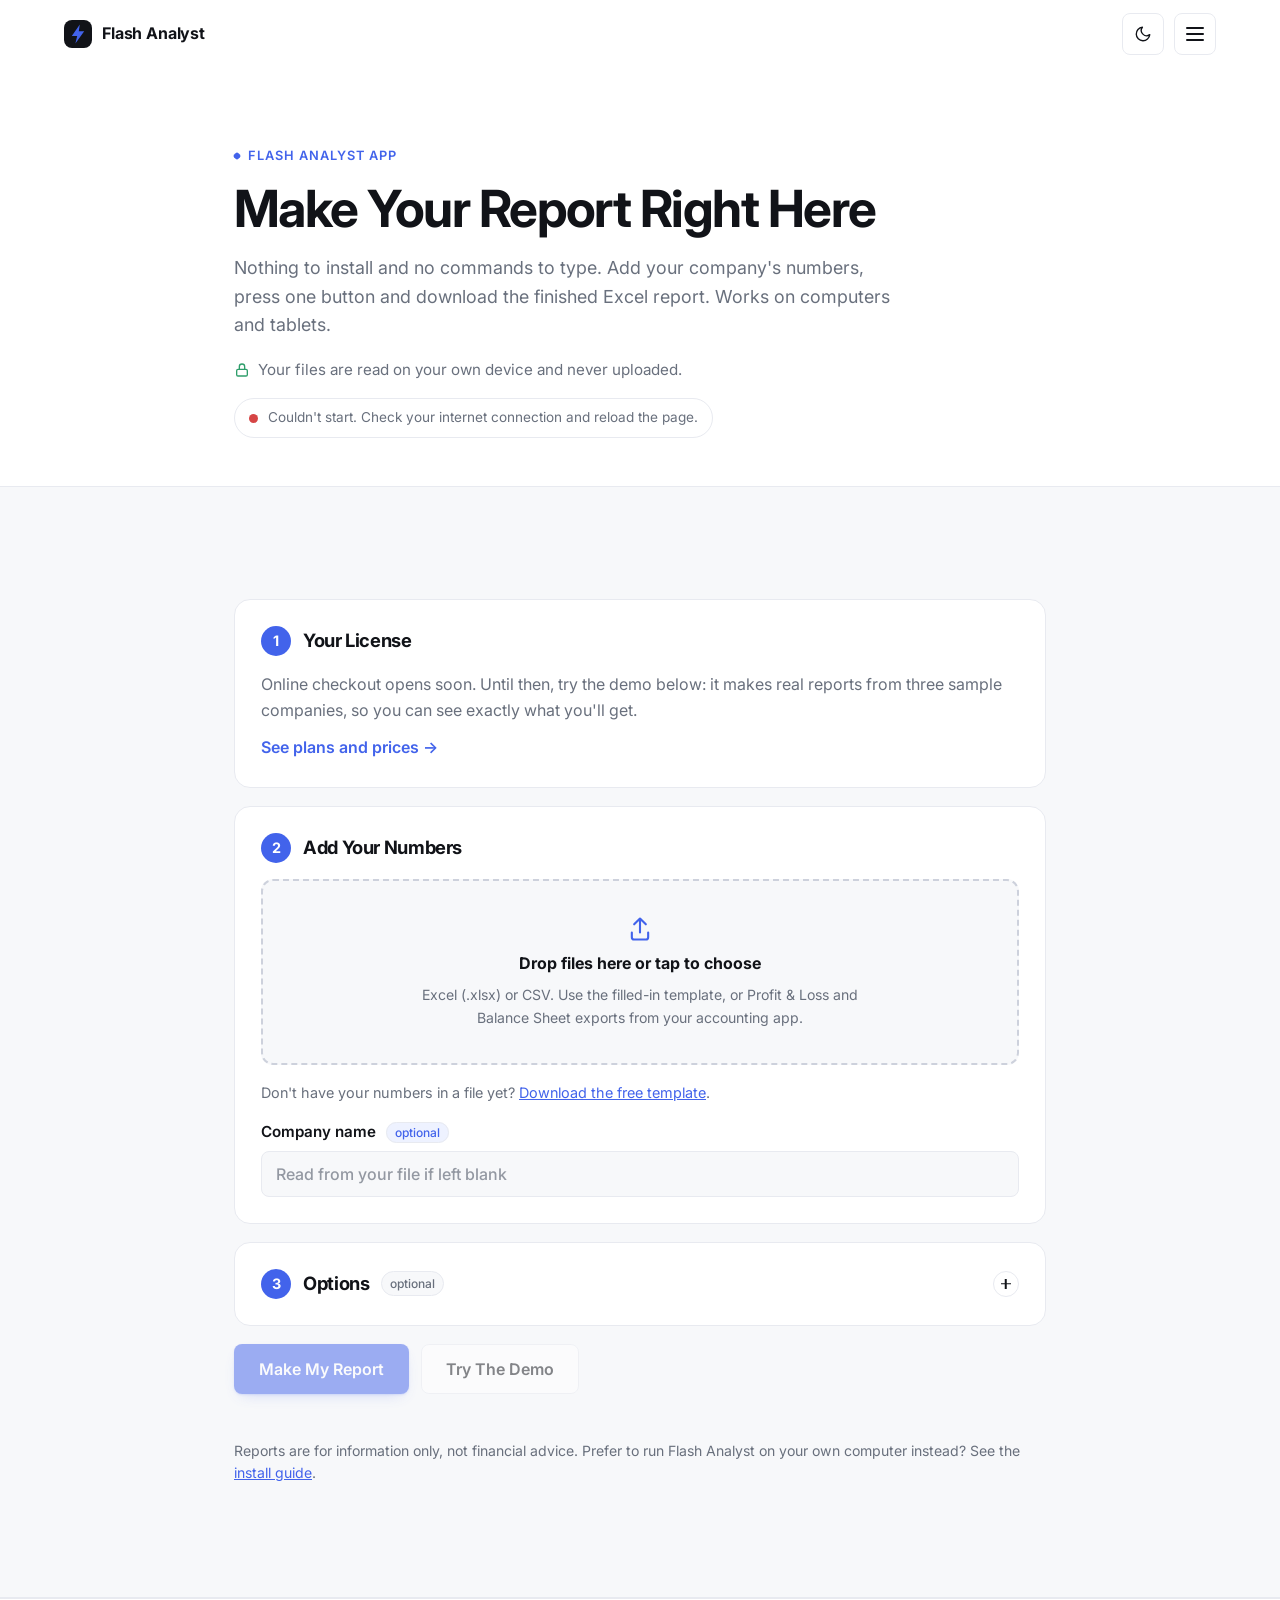
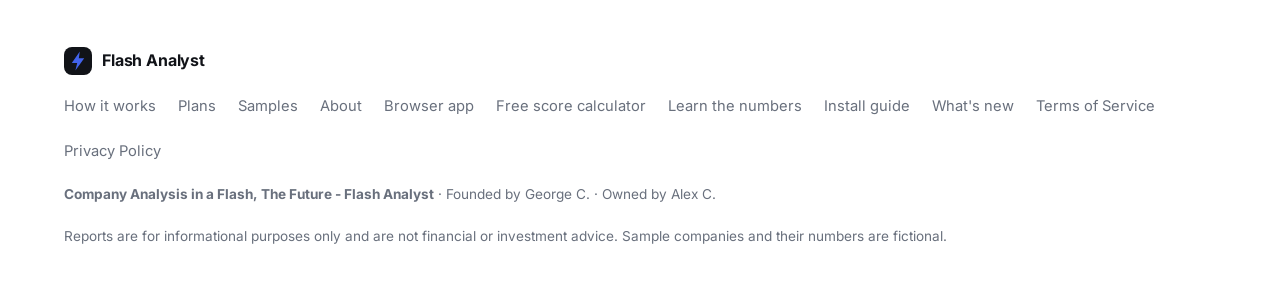
==== app.html @ a475cab3 "Add the Flash Analyst browser app app.html runs the real Flash Analyst engine in the browser with Py" ====
<!doctype html>
<html lang="en">
<head>
<meta charset="utf-8">
<meta name="viewport" content="width=device-width, initial-scale=1, viewport-fit=cover">
<title>Flash Analyst App</title>
<meta name="description" content="Make a Flash Analyst report in your browser: nothing to install, and your files never leave your device.">
<meta property="og:type" content="website">
<meta property="og:site_name" content="Flash Analyst">
<meta property="og:title" content="Flash Analyst App">
<meta property="og:description" content="A finished, professional Excel report from your company's numbers in under a second: health score, key ratios, charts, plain-English insights and a 3-year forecast.">
<meta property="og:url" content="https://georgesfc421-ops.github.io/company-analysis-in-a-flash/app.html">
<meta property="og:image" content="https://georgesfc421-ops.github.io/company-analysis-in-a-flash/images/og.png">
<meta property="og:image:width" content="1200">
<meta property="og:image:height" content="630">
<meta name="twitter:card" content="summary_large_image">
<link rel="icon" href="data:image/svg+xml,%3Csvg xmlns=%27http://www.w3.org/2000/svg%27 viewBox=%270 0 32 32%27%3E%3Crect width=%2732%27 height=%2732%27 rx=%278%27 fill=%27%23111318%27/%3E%3Cpath d=%27M18 5 9 18h6l-2 9 10-14h-6z%27 fill=%27%234263EB%27/%3E%3C/svg%3E">
<link rel="preconnect" href="https://fonts.googleapis.com">
<link rel="preconnect" href="https://fonts.gstatic.com" crossorigin>
<link rel="stylesheet" href="https://fonts.googleapis.com/css2?family=Inter:wght@400;500;600;700&display=swap">
<link rel="stylesheet" href="assets/site.css">
<script>try { var t = localStorage.getItem("fa-theme"); if (t) document.documentElement.dataset.theme = t; } catch (e) {}</script>
</head>
<body>

<header class="nav" id="top">
  <div class="wrap">
    <a class="brand" href="./" aria-label="Flash Analyst home">
      <svg class="logo" viewBox="0 0 28 28" aria-hidden="true"><rect width="28" height="28" rx="8" fill="#111318"/><path d="M15.8 4.5 7.8 16h5.4l-1.8 7.5 8.8-12.2h-5.4z" fill="#4263EB"/></svg>
      Flash Analyst
    </a>
    <nav aria-label="Main">
      <ul class="nav-links">
        <li><a href="./#how">How It Works</a></li>
        <li><a href="./#report">The Report</a></li>
        <li><a href="./#pro">Pro</a></li>
        <li><a href="./#plans">Plans</a></li>
        <li><a href="./#samples">Samples</a></li>
        <li><a href="./#about">About</a></li>
        <li><a href="./#faq">FAQ</a></li>
        <li><a href="app.html" aria-current="page">App</a></li>
        <li><a href="calculator.html">Free Score</a></li>
        <li><a href="learn.html">Learn</a></li>
        <li><a href="install.html">Install</a></li>
        <li><a href="changelog.html">What's New</a></li>
      </ul>
    </nav>
    <div class="nav-cta">
      <button class="theme-btn" id="theme-btn" type="button" aria-label="Switch between light and dark mode"><svg class="moon" width="18" height="18" viewBox="0 0 24 24" fill="none" stroke="currentColor" stroke-width="1.8" stroke-linecap="round" stroke-linejoin="round"><path d="M21 12.8A9 9 0 1 1 11.2 3a7 7 0 0 0 9.8 9.8z"/></svg><svg class="sun" width="18" height="18" viewBox="0 0 24 24" fill="none" stroke="currentColor" stroke-width="1.8" stroke-linecap="round"><circle cx="12" cy="12" r="4"/><path d="M12 2v2M12 20v2M4.9 4.9l1.4 1.4M17.7 17.7l1.4 1.4M2 12h2M20 12h2M4.9 19.1l1.4-1.4M17.7 6.3l1.4-1.4"/></svg></button>
      <a class="btn btn-primary" href="./#plans">Get Flash Analyst</a>
      <button class="menu-btn" id="menu-btn" type="button" aria-expanded="false" aria-controls="mobile-menu" aria-label="Open menu"><span></span></button>
    </div>
  </div>
  <nav class="mobile-menu" id="mobile-menu" aria-label="Mobile" hidden>
    <ul>
      <li><a href="./#how">How It Works</a></li>
      <li><a href="./#report">The Report</a></li>
      <li><a href="./#pro">Pro</a></li>
      <li><a href="./#plans">Plans</a></li>
      <li><a href="./#samples">Samples</a></li>
      <li><a href="./#about">About</a></li>
      <li><a href="./#faq">FAQ</a></li>
      <li><a href="app.html" aria-current="page">App</a></li>
      <li><a href="calculator.html">Free Score</a></li>
      <li><a href="learn.html">Learn</a></li>
      <li><a href="install.html">Install</a></li>
      <li><a href="changelog.html">What's New</a></li>
      <li><a class="btn btn-primary" href="./#plans">Get Flash Analyst</a></li>
    </ul>
  </nav>
</header>

<main>
<section class="section page-hero">
  <div class="wrap narrow">
    <p class="eyebrow">Flash Analyst app</p>
    <h1 class="page-title">Make Your Report Right Here</h1>
    <p class="lead-text">Nothing to install and no commands to type. Add your company's numbers, press one button and download the finished Excel report. Works on computers and tablets.</p>
    <p class="app-private"><svg width="16" height="16" viewBox="0 0 24 24" fill="none" stroke="currentColor" stroke-width="2" stroke-linecap="round" stroke-linejoin="round" aria-hidden="true"><rect x="4" y="11" width="16" height="10" rx="2"/><path d="M8 11V7a4 4 0 0 1 8 0v4"/></svg>Your files are read on your own device and never uploaded.</p>
    <p class="engine" id="engine" data-state="idle"><span class="dot" aria-hidden="true"></span><span id="engine-text">Getting ready…</span></p>
  </div>
</section>

<section class="section soft app-section">
  <div class="wrap narrow app-steps">

    <div class="app-card" id="lic">
      <div class="app-card-h"><span class="step-n">1</span><h2>Your License</h2></div>
      <div id="lic-soon" hidden>
        <p>Online checkout opens soon. Until then, try the demo below: it makes real reports from three sample companies, so you can see exactly what you'll get.</p>
        <a class="link-arrow" href="./#plans">See plans and prices</a>
      </div>
      <form id="lic-form" hidden>
        <label class="field"><span>License key</span><input id="lic-key" autocomplete="off" spellcheck="false" placeholder="e.g. 38b1460a-5104-4067-a91d-77b872934d51"><small>It's in your receipt email.</small></label>
        <button class="btn btn-primary" type="submit" id="lic-go">Activate</button>
      </form>
      <div id="lic-ok" hidden>
        <p class="lic-ok"><svg width="18" height="18" viewBox="0 0 24 24" fill="none" stroke="currentColor" stroke-width="2.6" stroke-linecap="round" stroke-linejoin="round" aria-hidden="true"><path d="m5 12 5 5 9-10"/></svg><span id="lic-who"></span></p>
        <button class="btn btn-secondary btn-sm" type="button" id="lic-remove">Remove from this device</button>
      </div>
      <p class="app-msg" id="lic-msg" role="status"></p>
    </div>

    <div class="app-card" id="files-card">
      <div class="app-card-h"><span class="step-n">2</span><h2>Add Your Numbers</h2></div>
      <label class="drop" id="drop">
        <input type="file" id="file-in" multiple accept=".xlsx,.xlsm,.csv">
        <svg width="28" height="28" viewBox="0 0 24 24" fill="none" stroke="currentColor" stroke-width="1.8" stroke-linecap="round" stroke-linejoin="round" aria-hidden="true"><path d="M12 15V3M7 8l5-5 5 5"/><path d="M5 15v4a2 2 0 0 0 2 2h10a2 2 0 0 0 2-2v-4"/></svg>
        <b>Drop files here or tap to choose</b>
        <span>Excel (.xlsx) or CSV. Use the filled-in template, or Profit &amp; Loss and Balance Sheet exports from your accounting app.</span>
      </label>
      <p class="tpl-line">Don't have your numbers in a file yet? <a href="samples/company_template.xlsx" download="flash_analyst_template.xlsx">Download the free template</a>.</p>
      <ul class="file-list" id="file-list"></ul>
      <label class="check" id="combine-row" hidden><input type="checkbox" id="combine"><span>These files are all for <b>one company</b> (for example a Profit &amp; Loss and a Balance Sheet). Leave unticked if each file is a different company.</span></label>
      <label class="field" id="name-row"><span>Company name <em class="opt">optional</em></span><input id="co-name" maxlength="80" placeholder="Read from your file if left blank"></label>
    </div>

    <details class="app-card app-opts">
      <summary><span class="app-card-h"><span class="step-n">3</span><h2>Options</h2><em class="opt">optional</em></span><span class="pm" aria-hidden="true"></span></summary>
      <div class="opts-body">
        <label class="field"><span>Prepared by</span><input id="prep" maxlength="80" placeholder="Your name or firm, shown on every page"></label>
        <label class="field color-field"><span>Brand colour</span><input type="color" id="brand" value="#1F3A5F"><small>Used for headings and charts.</small></label>
        <fieldset class="grades-field" id="grades-field">
          <legend>Your own grade scale <span class="badge-pro">PRO</span></legend>
          <p>The lowest score for each grade. Anything below D is an F.</p>
          <div class="grade-inputs">
            <label>A <input type="number" id="g-A" min="1" max="100" value="80"></label>
            <label>B <input type="number" id="g-B" min="1" max="100" value="65"></label>
            <label>C <input type="number" id="g-C" min="1" max="100" value="50"></label>
            <label>D <input type="number" id="g-D" min="1" max="100" value="35"></label>
          </div>
        </fieldset>
      </div>
    </details>

    <div class="app-actions">
      <button class="btn btn-primary btn-lg" type="button" id="go" disabled>Make My Report</button>
      <button class="btn btn-secondary btn-lg" type="button" id="demo" disabled>Try The Demo</button>
    </div>
    <p class="app-msg" id="run-msg" role="status"></p>

    <div class="results" id="results" hidden>
      <div class="results-h">
        <h2>Your Reports</h2>
        <button class="btn btn-primary" type="button" id="dl-all" hidden>Download All (.zip)</button>
      </div>
      <div class="result-list" id="result-list"></div>
    </div>

    <p class="calc-note">Reports are for information only, not financial advice. Prefer to run Flash Analyst on your own computer instead? See the <a href="install.html">install guide</a>.</p>
  </div>
</section>
</main>

<footer>
  <div class="wrap">
    <div class="foot-top">
      <a class="brand" href="./">
        <svg class="logo" viewBox="0 0 28 28" aria-hidden="true"><rect width="28" height="28" rx="8" fill="#111318"/><path d="M15.8 4.5 7.8 16h5.4l-1.8 7.5 8.8-12.2h-5.4z" fill="#4263EB"/></svg>
        Flash Analyst
      </a>
      <nav aria-label="Footer">
        <a href="./#how">How it works</a>
        <a href="./#plans">Plans</a>
        <a href="./#samples">Samples</a>
        <a href="./#about">About</a>
        <a href="app.html">Browser app</a>
        <a href="calculator.html">Free score calculator</a>
        <a href="learn.html">Learn the numbers</a>
        <a href="install.html">Install guide</a>
        <a href="changelog.html">What's new</a>
        <a href="terms.html">Terms of Service</a>
        <a href="privacy.html">Privacy Policy</a>
      </nav>
    </div>
    <p><b>Company Analysis in a Flash, The Future - Flash Analyst</b> · Founded by George C. · Owned by Alex C.</p>
    <p>Reports are for informational purposes only and are not financial or investment advice. Sample companies and their numbers are fictional.</p>
  </div>
</footer>

<script src="assets/app/config.js"></script>
<script src="assets/pyodide/pyodide.js"></script>
<script>
(() => {
  const $ = id => document.getElementById(id);
  const STORE = window.FA_STORE && window.FA_STORE.store_id ? window.FA_STORE : null;
  const GRADE_COLORS = { A: "#2E7D32", B: "#558B2F", C: "#A86F00", D: "#C2410C", F: "#C62828", "N/A": "#757575" };
  const XLSX = "application/vnd.openxmlformats-officedocument.spreadsheetml.sheet";
  const esc = s => String(s).replace(/[&<>"']/g, c => ({ "&": "&amp;", "<": "&lt;", ">": "&gt;", '"': "&quot;", "'": "&#39;" }[c]));
  const store = {
    get(k) { try { return JSON.parse(localStorage.getItem(k)); } catch (e) { return null; } },
    set(k, v) { try { localStorage.setItem(k, JSON.stringify(v)); } catch (e) {} },
    del(k) { try { localStorage.removeItem(k); } catch (e) {} }
  };

  // ---------- Engine (Python running in the browser) ----------
  let py = null, engineReady = null;
  const setEngine = (state, text) => { $("engine").dataset.state = state; $("engine-text").textContent = text; };
  const loadEngine = () => engineReady || (engineReady = (async () => {
    setEngine("loading", "Getting ready… The first visit downloads about 14 MB, then it's saved for next time.");
    py = await loadPyodide({ indexURL: "assets/pyodide/" });
    const site = py.runPython("import site; site.getsitepackages()[0]");
    for (const whl of ["et_xmlfile-2.0.0-py3-none-any.whl", "openpyxl-3.1.5-py2.py3-none-any.whl"]) {
      const buf = await (await fetch("assets/pyodide/wheels/" + whl)).arrayBuffer();
      py.unpackArchive(buf, "wheel", { extractDir: site });
    }
    const src = await (await fetch("assets/app/flash_analyst_web.py")).text();
    py.FS.mkdirTree("/fa");
    py.FS.writeFile("/fa/flash_analyst_web.py", src);
    py.runPython("import sys, importlib; sys.path.insert(0, '/fa'); importlib.invalidate_caches(); import flash_analyst_web as fa");
    setEngine("ready", "Ready");
    refresh();
  })().catch(err => {
    console.error(err);
    engineReady = null;
    setEngine("error", "Couldn't start. Check your internet connection and reload the page.");
    throw err;
  }));

  // ---------- License (Lemon Squeezy) ----------
  const LS = "https://api.lemonsqueezy.com/v1/licenses/";
  const WEEK = 7 * 864e5, GRACE = 30 * 864e5;
  let license = STORE ? store.get("fa-license") : null;
  const lsPost = async (endpoint, fields) => {
    let res;
    try {
      res = await fetch(LS + endpoint, { method: "POST", headers: { Accept: "application/json" }, body: new URLSearchParams(fields) });
    } catch (e) { throw new Error("offline"); }
    try { return await res.json(); } catch (e) { throw new Error("The license server had a problem. Try again later."); }
  };
  const editionOf = meta => {
    const p = (meta && meta.product_id) || 0;
    if ((STORE.products.pro || []).includes(p)) return "pro";
    if ((STORE.products.basic || []).includes(p)) return "basic";
    return null;
  };
  const activate = async key => {
    const reply = await lsPost("activate", { license_key: key, instance_name: "Browser on " + (navigator.platform || "device") });
    if (!reply.activated) {
      const err = reply.error || "the key wasn't accepted";
      throw new Error(/limit/i.test(err) ? "This key is already in use on the maximum number of devices. Remove it from a device you no longer use, or contact support." : "License key not accepted: " + err + ".");
    }
    const meta = reply.meta || {}, id = (reply.instance || {}).id;
    const edition = meta.store_id === STORE.store_id ? editionOf(meta) : null;
    if (!edition) {
      lsPost("deactivate", { license_key: key, instance_id: id }).catch(() => {});
      throw new Error("This key isn't a Flash Analyst license.");
    }
    license = { key, instance_id: id, name: meta.customer_name || meta.customer_email || "licensed buyer",
                order_id: meta.order_id || null, edition, checked_at: Date.now() };
    store.set("fa-license", license);
  };
  const recheck = async () => {
    if (!license || Date.now() - license.checked_at < WEEK) return;
    try {
      const reply = await lsPost("validate", { license_key: license.key, instance_id: license.instance_id });
      if (!reply.valid || (reply.meta || {}).store_id !== STORE.store_id) {
        license = null; store.del("fa-license");
        $("lic-msg").textContent = "Your license is no longer valid. Contact support if this is a mistake.";
      } else {
        license.checked_at = Date.now(); store.set("fa-license", license);
      }
    } catch (e) {
      if (Date.now() - license.checked_at > GRACE) { license = null; $("lic-msg").textContent = "Connect to the internet so your license can be checked."; }
    }
    refresh();
  };
  const licenseNote = () => license ? `Flash Analyst ${license.edition === "pro" ? "Pro" : "Basic"} · Licensed to ${license.name}${license.order_id ? " · Order #" + license.order_id : ""}` : null;

  $("lic-form").addEventListener("submit", async e => {
    e.preventDefault();
    const key = $("lic-key").value.trim();
    if (!key) { $("lic-msg").textContent = "Enter the license key from your receipt email."; return; }
    $("lic-go").disabled = true; $("lic-msg").textContent = "Checking your key…";
    try { await activate(key); $("lic-msg").textContent = ""; }
    catch (err) { $("lic-msg").textContent = err.message === "offline" ? "Couldn't reach the license server. Check your internet connection and try again." : err.message; }
    $("lic-go").disabled = false; refresh();
  });
  $("lic-remove").addEventListener("click", async () => {
    if (!license) return;
    try { await lsPost("deactivate", { license_key: license.key, instance_id: license.instance_id }); } catch (e) {}
    license = null; store.del("fa-license"); $("lic-msg").textContent = "Removed. You can now use your key on another device."; refresh();
  });

  // ---------- Files ----------
  let files = [];
  const OK = /\.(xlsx|xlsm|csv)$/i;
  const addFiles = list => {
    const bad = [];
    for (const f of list) {
      if (!OK.test(f.name)) { bad.push(f.name); continue; }
      if (!files.some(x => x.name === f.name && x.size === f.size)) files.push(f);
    }
    $("run-msg").textContent = bad.length ? "Skipped " + bad.join(", ") + ": only Excel (.xlsx) and CSV files work." : "";
    refresh();
  };
  $("file-in").addEventListener("change", e => { addFiles([...e.target.files]); e.target.value = ""; });
  const drop = $("drop");
  ["dragenter", "dragover"].forEach(t => drop.addEventListener(t, e => { e.preventDefault(); drop.classList.add("over"); }));
  ["dragleave", "drop"].forEach(t => drop.addEventListener(t, e => { e.preventDefault(); drop.classList.remove("over"); }));
  drop.addEventListener("drop", e => addFiles([...e.dataTransfer.files]));
  $("file-list").addEventListener("click", e => {
    const b = e.target.closest("[data-i]");
    if (b) { files.splice(+b.dataset.i, 1); refresh(); }
  });
  $("combine").addEventListener("change", refresh);

  // ---------- Screen state ----------
  function refresh() {
    $("lic-soon").hidden = !!STORE;
    $("lic-form").hidden = !STORE || !!license;
    $("lic-ok").hidden = !license;
    if (license) $("lic-who").textContent = licenseNote();
    $("file-list").innerHTML = files.map((f, i) =>
      `<li><span class="fx">${/\.csv$/i.test(f.name) ? "CSV" : "XLSX"}</span><span class="fn">${esc(f.name)}</span><button type="button" data-i="${i}" aria-label="Remove ${esc(f.name)}">×</button></li>`).join("");
    $("combine-row").hidden = files.length < 2;
    $("name-row").hidden = files.length > 1 && !$("combine").checked;
    const pro = license && license.edition === "pro";
    $("grades-field").disabled = !pro;
    const ready = $("engine").dataset.state === "ready";
    $("demo").disabled = !ready || busy;
    $("go").disabled = !ready || busy || !license || !files.length;
    $("go").title = !license ? (STORE ? "Activate your license key first" : "Checkout opens soon") : !files.length ? "Add a file first" : "";
  }
  let busy = false, demoMode = false;

  // ---------- Running ----------
  const gradesText = () => {
    const v = ["A", "B", "C", "D"].map(l => `${l}=${$("g-" + l).value || ""}`);
    return v.join(",") === "A=80,B=65,C=50,D=35" ? null : v.join(",");
  };
  let runNo = 0, lastOut = null, lastZip = null;
  const download = (name, mime) => {
    const blob = new Blob([py.FS.readFile(lastOut + "/" + name)], { type: mime });
    const url = URL.createObjectURL(blob), a = document.createElement("a");
    a.href = url; a.download = name; document.body.appendChild(a); a.click(); a.remove();
    setTimeout(() => URL.revokeObjectURL(url), 10000);
  };
  const show = reply => {
    const list = $("result-list");
    list.innerHTML = reply.companies.map(c => `
      <article class="result">
        <div class="result-top">
          <span class="result-grade" style="background:${GRADE_COLORS[c.grade] || "#757575"}">${esc(c.grade)}</span>
          <div class="result-name"><b>${esc(c.name)}</b><small>${c.years[0]}–${c.years[1]} · Health score ${c.score == null ? "n/a" : c.score + "/100"}</small></div>
          <button class="btn btn-secondary btn-sm" type="button" data-dl="${esc(c.file)}">Download</button>
        </div>
        ${c.warnings.length ? `<ul class="result-notes warn">${c.warnings.slice(0, 3).map(w => `<li>${esc(w)}</li>`).join("")}</ul>` : ""}
        ${c.insights.length ? `<ul class="result-notes">${c.insights.slice(0, 2).map(w => `<li>${esc(w)}</li>`).join("")}</ul>` : ""}
      </article>`).join("") +
      (reply.files.includes("peer_comparison.xlsx") ? `
      <article class="result">
        <div class="result-top">
          <span class="result-grade cmp" aria-hidden="true">≡</span>
          <div class="result-name"><b>Peer comparison</b><small>${reply.companies.length} companies ranked side by side</small></div>
          <button class="btn btn-secondary btn-sm" type="button" data-dl="peer_comparison.xlsx">Download</button>
        </div>
      </article>` : "");
    lastZip = reply.zip;
    $("dl-all").hidden = !reply.zip;
    $("results").hidden = false;
    $("results").scrollIntoView({ behavior: matchMedia("(prefers-reduced-motion: reduce)").matches ? "auto" : "smooth", block: "start" });
  };
  $("result-list").addEventListener("click", e => { const b = e.target.closest("[data-dl]"); if (b) download(b.dataset.dl, XLSX); });
  $("dl-all").addEventListener("click", () => lastZip && download(lastZip, "application/zip"));

  const run = async demo => {
    if (busy) return;
    busy = true; demoMode = demo; refresh();
    $("run-msg").textContent = "Making your report…";
    try {
      await loadEngine();
      runNo++;
      const inDir = `/work/in${runNo}`, out = `/work/out${runNo}`;
      py.FS.mkdirTree(inDir);
      let groups;
      if (demo) {
        const paths = JSON.parse(py.globals.get("fa").sample_files(inDir));
        groups = paths.map(p => ({ files: [p] }));
      } else {
        const paths = [];
        for (const [i, f] of files.entries()) {
          py.FS.mkdirTree(`${inDir}/${i}`);
          const p = `${inDir}/${i}/${f.name.replace(/[^\w.\- ]+/g, "_")}`;
          py.FS.writeFile(p, new Uint8Array(await f.arrayBuffer()));
          paths.push(p);
        }
        const one = paths.length === 1 || $("combine").checked;
        groups = one ? [{ files: paths, name: $("co-name").value }] : paths.map(p => ({ files: [p] }));
      }
      const request = {
        groups, out_dir: out,
        pro: demo || license.edition === "pro",
        brand_color: $("brand").value.replace("#", ""),
        prepared_by: $("prep").value.trim() || (demo ? "Flash Analyst Demo" : null),
        grades: (demo || license.edition === "pro") ? gradesText() : null,
        license_note: demo ? "Flash Analyst demo · sample companies with made-up numbers" : licenseNote()
      };
      py.globals.set("fa_request", JSON.stringify(request));
      const reply = JSON.parse(py.runPython("fa.run(fa_request)"));
      if (!reply.ok) {
        const why = reply.error.replace(/Run `flash-analyst template` for a ready-to-fill file\./, "The free template above is ready to fill in.");
        $("run-msg").textContent = "Couldn't read that: " + why;
        return;
      }
      lastOut = out;
      $("run-msg").textContent = demo ? "Demo reports ready. These use sample companies with made-up numbers." : "Done! Your report is ready.";
      show(reply);
    } catch (err) {
      console.error(err);
      $("run-msg").textContent = "Something went wrong. Reload the page and try again.";
    } finally {
      busy = false; demoMode = false; refresh();
    }
  };
  $("go").addEventListener("click", () => run(false));
  $("demo").addEventListener("click", () => run(true));

  refresh();
  if (license) recheck();
  (window.requestIdleCallback || (f => setTimeout(f, 300)))(() => loadEngine().catch(() => {}));
})();
</script>
<script src="assets/site.js"></script>
</body>
</html>
---- assets/site.css ----
/* Layout: 1200px centred column; white and off-white bands; product shown as clean spreadsheet-app mockups built from a real sample report */
:root {
  --white: #FFFFFF;
  --soft: #F7F8FA;
  --ink: #111318;
  --muted: #69707D;
  --blue: #4263EB;
  --blue-soft: #EEF2FF;
  --blue-tint: #F3F5FF;
  --line: #E8EAF0;
  --green: #2F9E6B;
  --red: #D64545;
  --excel: #1D6F42;
  --font: "Inter", "Geist", -apple-system, BlinkMacSystemFont, "Segoe UI", system-ui, sans-serif;
  --mono: ui-monospace, "SF Mono", Menlo, Consolas, monospace;
  --r-sm: 8px; --r-md: 12px; --r-lg: 16px;
  --shadow: 0 1px 2px rgba(17, 19, 24, .04), 0 8px 24px -12px rgba(17, 19, 24, .12);
  --shadow-lg: 0 2px 4px rgba(17, 19, 24, .04), 0 24px 48px -24px rgba(17, 19, 24, .24);
  --nav-bg: rgba(255, 255, 255, .86);
  --row-alt: #FAFBFD;
  --excel-soft: #E8F3EC;
  --line-strong: #CDD1DC;
  --bar: #111318;
  --input-bg: #FFF8E1;
  --input-line: #F3DDB1;
  --input-hover: #FFF3CC;
  --input-num: #1565C0;
  --input-fg: #6B5A1E;
  --blob-opacity: .55;
  color-scheme: light;
}
@media (prefers-color-scheme: dark) {
  :root:not([data-theme="light"]) {
    --white: #0F131A; --soft: #151B24; --ink: #EEF1F6; --muted: #9AA4B2; --line: #252E3B;
    --blue: #5B7BFF; --blue-soft: #1C2647; --blue-tint: #131A2E; --green: #4CC38A; --red: #FF6B6B; --excel: #3DBB7A;
    --shadow: 0 1px 2px rgba(0, 0, 0, .3), 0 8px 24px -12px rgba(0, 0, 0, .6);
    --shadow-lg: 0 2px 4px rgba(0, 0, 0, .3), 0 24px 48px -24px rgba(0, 0, 0, .8);
    --nav-bg: rgba(15, 19, 26, .82); --row-alt: #131922; --excel-soft: #16352A; --line-strong: #3A4556; --bar: #1B2433;
    --input-bg: #33301F; --input-line: #5A4F2B; --input-hover: #423C22; --input-num: #8FB8FF; --input-fg: #D9C99A;
    --blob-opacity: .18; color-scheme: dark;
  }
}
:root[data-theme="dark"] {
  --white: #0F131A; --soft: #151B24; --ink: #EEF1F6; --muted: #9AA4B2; --line: #252E3B;
  --blue: #5B7BFF; --blue-soft: #1C2647; --blue-tint: #131A2E; --green: #4CC38A; --red: #FF6B6B; --excel: #3DBB7A;
  --shadow: 0 1px 2px rgba(0, 0, 0, .3), 0 8px 24px -12px rgba(0, 0, 0, .6);
  --shadow-lg: 0 2px 4px rgba(0, 0, 0, .3), 0 24px 48px -24px rgba(0, 0, 0, .8);
  --nav-bg: rgba(15, 19, 26, .82); --row-alt: #131922; --excel-soft: #16352A; --line-strong: #3A4556; --bar: #1B2433;
  --input-bg: #33301F; --input-line: #5A4F2B; --input-hover: #423C22; --input-num: #8FB8FF; --input-fg: #D9C99A;
  --blob-opacity: .18; color-scheme: dark;
}
* { box-sizing: border-box; }
html { scroll-behavior: smooth; -webkit-text-size-adjust: 100%; }
@media (prefers-reduced-motion: reduce) { html { scroll-behavior: auto; } *, *::before, *::after { transition: none !important; animation: none !important; } }
body { margin: 0; background: var(--white); color: var(--ink); font-family: var(--font); font-size: 16px; line-height: 1.6; -webkit-font-smoothing: antialiased; padding-bottom: env(safe-area-inset-bottom, 0px); }
img, svg { max-width: 100%; }
a { color: inherit; }
:focus-visible { outline: 2px solid var(--blue); outline-offset: 3px; border-radius: 6px; }
.wrap { max-width: 1200px; margin: 0 auto; padding-inline: 24px; }
h1, h2, h3, h4 { margin: 0; color: var(--ink); text-wrap: balance; letter-spacing: -0.02em; }
h2 { font-size: clamp(1.9rem, 3.6vw, 2.6rem); line-height: 1.15; font-weight: 700; }
h3 { font-size: 1.12rem; line-height: 1.35; font-weight: 600; letter-spacing: -0.01em; }
p { margin: 0; color: var(--muted); }
.section { padding-block: 112px; }
.section.soft { background: var(--soft); border-block: 1px solid var(--line); }
.head { display: grid; gap: 16px; max-width: 700px; margin-bottom: 56px; }
.head p { font-size: 1.1rem; }
.eyebrow { font-size: .8rem; font-weight: 600; letter-spacing: .08em; text-transform: uppercase; color: var(--blue); }
code { font-family: var(--mono); font-size: .86em; background: var(--soft); border: 1px solid var(--line); border-radius: 5px; padding: 1px 5px; color: var(--ink); }
.num { font-variant-numeric: tabular-nums; }

/* Buttons */
.btn { display: inline-flex; align-items: center; justify-content: center; gap: 8px; font: 600 .95rem var(--font); padding: 12px 20px; border-radius: var(--r-sm); text-decoration: none; border: 1px solid transparent; cursor: pointer; transition: background .2s, border-color .2s, transform .2s; white-space: nowrap; }
.btn-primary { background: var(--blue); color: #fff; box-shadow: 0 1px 2px rgba(66, 99, 235, .3), 0 6px 16px -8px rgba(66, 99, 235, .6); }
.btn-primary:hover { background: #3554D6; transform: translateY(-1px); }
.btn-secondary { background: var(--white); color: var(--ink); border-color: var(--line); }
.btn-secondary:hover { border-color: var(--line-strong); transform: translateY(-1px); }
.btn-lg { padding: 14px 24px; font-size: 1rem; }

/* Nav */
.nav { position: sticky; top: 0; z-index: 50; background: var(--nav-bg); backdrop-filter: saturate(180%) blur(14px); -webkit-backdrop-filter: saturate(180%) blur(14px); border-bottom: 1px solid transparent; transition: border-color .2s; padding-top: env(safe-area-inset-top, 0px); }
.nav.scrolled { border-bottom-color: var(--line); }
.nav .wrap { display: flex; align-items: center; justify-content: space-between; gap: 24px; height: 68px; }
.brand { display: flex; align-items: center; gap: 10px; text-decoration: none; font-weight: 700; letter-spacing: -0.01em; color: var(--ink); }
.logo { width: 28px; height: 28px; flex: none; }
.nav-links { display: flex; align-items: center; gap: 26px; list-style: none; margin: 0; padding: 0; }
.nav-links a { text-decoration: none; color: var(--muted); font-size: .95rem; font-weight: 500; transition: color .2s; }
.nav-links a:hover { color: var(--ink); }
.nav-cta { display: flex; align-items: center; gap: 12px; }
.menu-btn { display: none; width: 42px; height: 42px; border: 1px solid var(--line); border-radius: var(--r-sm); background: var(--white); cursor: pointer; align-items: center; justify-content: center; }
.menu-btn span, .menu-btn span::before, .menu-btn span::after { display: block; width: 18px; height: 1.5px; background: var(--ink); border-radius: 2px; position: relative; transition: transform .25s, background .25s; }
.menu-btn span::before, .menu-btn span::after { content: ""; position: absolute; left: 0; }
.menu-btn span::before { top: -6px; }
.menu-btn span::after { top: 6px; }
.menu-btn[aria-expanded="true"] span { background: transparent; }
.menu-btn[aria-expanded="true"] span::before { transform: translateY(6px) rotate(45deg); }
.menu-btn[aria-expanded="true"] span::after { transform: translateY(-6px) rotate(-45deg); }
.mobile-menu { border-top: 1px solid var(--line); background: var(--white); }
.mobile-menu ul { list-style: none; margin: 0; padding: 8px 24px 20px; display: grid; }
.mobile-menu a { display: block; padding: 14px 0; text-decoration: none; font-weight: 500; border-bottom: 1px solid var(--line); }
.mobile-menu .btn { margin-top: 16px; width: 100%; border-bottom: 0; }

/* Hero */
.hero { padding-block: 72px 112px; overflow: hidden; }
.hero .wrap { display: grid; grid-template-columns: minmax(0, 1fr) minmax(0, 1.1fr); gap: 56px; align-items: center; }
.hero h1 { font-size: clamp(2.6rem, 5.6vw, 4.2rem); line-height: 1.03; font-weight: 700; letter-spacing: -0.035em; }
.hero h1 em { font-style: normal; color: var(--blue); }
.hero .tag { margin-top: 14px; font-size: 1.05rem; font-weight: 600; color: var(--ink); }
.hero .lead { font-size: 1.12rem; margin-top: 20px; max-width: 540px; }
.hero .ctas { display: flex; gap: 12px; flex-wrap: wrap; margin-top: 32px; }
.proof { display: flex; gap: 32px; flex-wrap: wrap; margin-top: 36px; padding-top: 24px; border-top: 1px solid var(--line); max-width: 520px; }
.proof div { font-size: .88rem; color: var(--muted); }
.proof b { display: block; font-size: 1.35rem; color: var(--ink); letter-spacing: -0.02em; font-variant-numeric: tabular-nums; }

/* Spreadsheet app mockup */
.app { background: var(--white); border: 1px solid var(--line); border-radius: var(--r-lg); box-shadow: var(--shadow-lg); overflow: hidden; min-width: 0; }
.app-bar { display: flex; align-items: center; gap: 12px; padding: 11px 16px; border-bottom: 1px solid var(--line); background: var(--soft); }
.dots { display: flex; gap: 6px; flex: none; }
.dots i { width: 10px; height: 10px; border-radius: 50%; background: var(--line-strong); }
.file { display: flex; align-items: center; gap: 8px; font-size: .78rem; font-weight: 600; min-width: 0; }
.file .x { width: 16px; height: 16px; border-radius: 4px; background: var(--excel); color: #fff; font-size: .62rem; font-weight: 700; display: grid; place-items: center; flex: none; }
.file span { overflow: hidden; text-overflow: ellipsis; white-space: nowrap; }
.pill { margin-left: auto; font-size: .66rem; font-weight: 600; letter-spacing: .04em; text-transform: uppercase; color: var(--muted); border: 1px solid var(--line); border-radius: 999px; padding: 2px 8px; background: var(--white); white-space: nowrap; flex: none; }
.sheet { padding: 18px; display: grid; gap: 14px; }
.sheet-title { display: flex; justify-content: space-between; align-items: baseline; gap: 12px; flex-wrap: wrap; }
.sheet-title b { font-size: .95rem; letter-spacing: -0.01em; }
.sheet-title small { font-size: .7rem; color: var(--muted); }
.tabs-bar { display: flex; border-top: 1px solid var(--line); background: var(--soft); overflow-x: auto; }
.tabs-bar span { padding: 7px 14px; font-size: .7rem; color: var(--muted); border-right: 1px solid var(--line); white-space: nowrap; }
.tabs-bar span.on { background: var(--white); color: var(--excel); font-weight: 600; }
.kpis { display: grid; grid-template-columns: repeat(3, minmax(0, 1fr)); gap: 8px; }
.kpi { border: 1px solid var(--line); border-radius: var(--r-sm); padding: 8px 10px; }
.kpi small { display: block; font-size: .64rem; color: var(--muted); white-space: nowrap; overflow: hidden; text-overflow: ellipsis; }
.kpi b { font-size: 1rem; font-variant-numeric: tabular-nums; letter-spacing: -0.01em; }
.score-row { display: grid; grid-template-columns: auto minmax(0, 1fr); gap: 16px; align-items: center; border: 1px solid var(--line); border-radius: var(--r-sm); padding: 12px; }
.score { display: grid; gap: 4px; justify-items: center; padding-right: 16px; border-right: 1px solid var(--line); }
.score b { font-size: 2rem; line-height: 1; color: #558B2F; font-variant-numeric: tabular-nums; letter-spacing: -0.03em; }
.score span { font-size: .66rem; font-weight: 700; color: #fff; background: #558B2F; padding: 2px 8px; border-radius: 4px; }
.comp { display: grid; gap: 5px; }
.comp div { display: grid; grid-template-columns: 86px minmax(0, 1fr) 30px; gap: 8px; align-items: center; font-size: .64rem; color: var(--muted); }
.comp i { display: block; height: 6px; border-radius: 999px; background: var(--soft); overflow: hidden; position: relative; }
.comp i::after { content: ""; position: absolute; inset: 0 auto 0 0; width: var(--w); background: var(--blue); border-radius: inherit; }
.comp em { font-style: normal; text-align: right; color: var(--ink); font-variant-numeric: tabular-nums; }
.chart-box { border: 1px solid var(--line); border-radius: var(--r-sm); padding: 12px; }
.chart-h { display: flex; justify-content: space-between; align-items: center; gap: 8px; font-size: .7rem; font-weight: 600; margin-bottom: 8px; flex-wrap: wrap; }
.legend { display: flex; gap: 10px; font-weight: 500; color: var(--muted); font-size: .64rem; }
.legend i { display: inline-block; width: 8px; height: 8px; border-radius: 2px; margin-right: 4px; vertical-align: -1px; }
.bars { display: grid; grid-template-columns: repeat(5, minmax(0, 1fr)); gap: 10px; align-items: end; height: 96px; }
.bars div { display: flex; gap: 3px; align-items: flex-end; height: 100%; justify-content: center; }
.bars i { width: 42%; border-radius: 3px 3px 0 0; }
.bars i.rev { background: var(--blue); }
.bars i.ni { background: #9FB2F7; }
.years { display: grid; grid-template-columns: repeat(5, minmax(0, 1fr)); gap: 10px; font-size: .62rem; color: var(--muted); text-align: center; margin-top: 4px; }
.notes { display: grid; gap: 4px; font-size: .7rem; }
.notes div { color: var(--ink); }
.notes div::before { content: "✓ "; color: var(--green); font-weight: 700; }
.notes .w { color: var(--red); }
.notes .w::before { content: "! "; color: var(--red); }

/* Trust strip */
.trust { border-block: 1px solid var(--line); background: var(--soft); padding-block: 26px; }
.trust .wrap { display: flex; align-items: center; gap: 14px 32px; }
.trust p { flex: none; }
.trust p { font-size: .85rem; font-weight: 500; }
.apps { display: flex; flex-wrap: wrap; gap: 10px 28px; list-style: none; margin: 0; padding: 0; }
.apps li { font-size: .95rem; font-weight: 600; color: var(--ink); letter-spacing: -0.01em; opacity: .78; }

/* Steps */
.timeline { list-style: none; margin: 0; padding: 0; display: grid; grid-template-columns: repeat(3, minmax(0, 1fr)); gap: 32px; position: relative; }
.timeline::before { content: ""; position: absolute; top: 20px; left: 20px; right: 20px; height: 1px; background: var(--line); }
.timeline li { position: relative; display: grid; gap: 12px; align-content: start; }
.timeline .n { width: 40px; height: 40px; border-radius: 50%; background: var(--white); border: 1px solid var(--line); display: grid; place-items: center; font-size: .85rem; font-weight: 600; color: var(--blue); position: relative; z-index: 1; box-shadow: 0 0 0 6px var(--white); font-variant-numeric: tabular-nums; }
.timeline h3 { font-size: 1.25rem; }

/* Report tabs */
.report { display: grid; grid-template-columns: minmax(0, .8fr) minmax(0, 1.2fr); gap: 40px; align-items: start; }
.tablist { list-style: none; margin: 0; padding: 0; display: grid; gap: 8px; }
.tablist button { width: 100%; text-align: left; display: grid; gap: 4px; padding: 18px 20px; border-radius: var(--r-md); border: 1px solid transparent; background: transparent; font: inherit; cursor: pointer; transition: background .2s, border-color .2s; }
.tablist button:hover { background: var(--white); }
.tablist button[aria-selected="true"] { background: var(--white); border-color: var(--line); box-shadow: var(--shadow); }
.tablist .k { font-size: .76rem; font-weight: 600; color: var(--excel); }
.tablist .h { font-weight: 600; color: var(--ink); }
.tablist .d { font-size: .92rem; color: var(--muted); display: none; }
.tablist button[aria-selected="true"] .d { display: block; }
.report-note { margin-top: 18px; font-size: .9rem; }
.panel[hidden] { display: none !important; }
.fade-in { animation: fade .35s ease both; }
@keyframes fade { from { opacity: .001; transform: translateY(6px); } to { opacity: 1; transform: none; } }
.grid-scroll { overflow-x: auto; }
table.cells { border-collapse: collapse; width: 100%; font-size: .78rem; min-width: 420px; }
table.cells th { background: #1F3A5F; color: #fff; font-weight: 600; padding: 7px 10px; text-align: right; }
table.cells th:first-child, table.cells td:first-child { text-align: left; }
table.cells td { padding: 7px 10px; border-bottom: 1px solid var(--line); text-align: right; font-variant-numeric: tabular-nums; }
table.cells tr:nth-child(even) td { background: var(--row-alt); }
.formula { display: flex; align-items: center; gap: 8px; border: 1px solid var(--line); border-radius: 6px; padding: 6px 10px; font-family: var(--mono); font-size: .7rem; color: var(--muted); overflow: hidden; white-space: nowrap; text-overflow: ellipsis; }
.formula b { font-family: var(--font); color: var(--ink); font-size: .7rem; flex: none; }
.assume { display: grid; grid-template-columns: repeat(2, minmax(0, 1fr)); gap: 8px; }
.assume div { border: 1px solid var(--input-line); background: var(--input-bg); border-radius: 6px; padding: 8px 10px; font-size: .7rem; color: var(--input-fg); }
.assume b { display: block; color: var(--input-num); font-size: .95rem; font-variant-numeric: tabular-nums; }

/* Input */
.split { display: grid; grid-template-columns: minmax(0, .95fr) minmax(0, 1.05fr); gap: 56px; align-items: center; }
.split .copy { display: grid; gap: 20px; }
.chips { display: flex; flex-wrap: wrap; gap: 8px; list-style: none; margin: 0; padding: 0; }
.chips li { font-size: .88rem; font-weight: 500; padding: 6px 12px; border-radius: 999px; background: var(--white); border: 1px solid var(--line); }
.checks { list-style: none; margin: 0; padding: 0; display: grid; gap: 12px; }
.checks li { padding-left: 30px; position: relative; color: var(--muted); }
.checks li::before { content: ""; position: absolute; left: 0; top: 3px; width: 18px; height: 18px; border-radius: 50%; background: var(--blue-soft) url("data:image/svg+xml,%3Csvg xmlns='http://www.w3.org/2000/svg' viewBox='0 0 24 24' fill='none' stroke='%234263EB' stroke-width='3'%3E%3Cpath d='m6 12 4 4 8-9'/%3E%3C/svg%3E") center / 11px no-repeat; }
.shot img { display: block; width: 100%; height: auto; }

/* Score */
.score-layout { display: grid; grid-template-columns: minmax(0, 1.3fr) minmax(0, .7fr); gap: 32px; align-items: start; }
.table-box { overflow-x: auto; border: 1px solid var(--line); border-radius: var(--r-lg); background: var(--white); }
table.plain { border-collapse: collapse; width: 100%; min-width: 480px; }
table.plain th, table.plain td { text-align: left; padding: 15px 20px; border-bottom: 1px solid var(--line); color: var(--muted); }
table.plain th { font-size: .74rem; font-weight: 600; letter-spacing: .06em; text-transform: uppercase; background: var(--soft); }
table.plain tr:last-child td { border-bottom: 0; }
table.plain td:first-child { font-weight: 600; color: var(--ink); }
.grades { border: 1px solid var(--line); border-radius: var(--r-lg); padding: 24px; display: grid; gap: 10px; background: var(--white); }
.grades h3 { font-size: 1rem; margin-bottom: 4px; }
.grade { display: grid; grid-template-columns: 34px minmax(0, 1fr); gap: 12px; align-items: center; font-size: .92rem; color: var(--muted); }
.grade b { width: 34px; height: 34px; border-radius: 8px; display: grid; place-items: center; color: #fff; font-size: .95rem; }

/* Pro */
.badge-pro { display: inline-block; justify-self: start; font-size: .72rem; font-weight: 700; letter-spacing: .08em; color: #fff; background: var(--bar); border-radius: 6px; padding: 4px 9px; }
.needs-table { border-collapse: collapse; width: 100%; min-width: 760px; font-size: .78rem; }
.needs-table th { background: #1F3A5F; color: #fff; font-weight: 600; padding: 8px 10px; text-align: left; }
.needs-table td { padding: 9px 10px; border-bottom: 1px solid var(--line); vertical-align: top; color: var(--ink); }
.needs-table td.svc { color: #1F3A5F; font-weight: 600; }
.needs-table td.y { background: var(--input-bg); color: var(--input-fg); white-space: nowrap; }
.prio { display: inline-block; font-size: .68rem; font-weight: 700; padding: 2px 7px; border-radius: 4px; color: #fff; }
.prio.u { background: #C62828; } .prio.h { background: #EF6C00; } .prio.m { background: #F9A825; color: #1A1A1A; }
.overall { display: flex; align-items: center; gap: 10px; flex-wrap: wrap; font-size: .8rem; color: var(--muted); }
.overall b { color: var(--ink); }
.pro-foot { margin-top: 24px; font-size: 1.02rem; max-width: 720px; }

/* Plans */
.plans { display: grid; grid-template-columns: repeat(2, minmax(0, 1fr)); gap: 20px; max-width: 920px; }
.plan { background: var(--white); border: 1px solid var(--line); border-radius: var(--r-lg); padding: 32px; display: grid; gap: 18px; align-content: start; }
.plan.featured { border: 1.5px solid var(--blue); box-shadow: 0 0 0 4px var(--blue-soft), var(--shadow); }
.plan-top { display: flex; justify-content: space-between; align-items: center; gap: 12px; }
.plan .who { font-size: .98rem; }
.price { display: flex; align-items: baseline; gap: 10px; flex-wrap: wrap; }
.price .amount { font-size: 2.8rem; font-weight: 700; letter-spacing: -0.04em; color: var(--ink); font-variant-numeric: tabular-nums; line-height: 1; }
.price s { color: var(--muted); font-size: 1.1rem; }
.price span { color: var(--muted); font-size: .92rem; }
.plan ul { list-style: none; margin: 0; padding: 18px 0 0; border-top: 1px solid var(--line); display: grid; gap: 10px; }
.plan li { padding-left: 28px; position: relative; color: var(--ink); font-size: .95rem; }
.plan li::before { content: ""; position: absolute; left: 0; top: 3px; width: 18px; height: 18px; border-radius: 50%; background: var(--blue-soft) url("data:image/svg+xml,%3Csvg xmlns='http://www.w3.org/2000/svg' viewBox='0 0 24 24' fill='none' stroke='%234263EB' stroke-width='3'%3E%3Cpath d='m6 12 4 4 8-9'/%3E%3C/svg%3E") center / 11px no-repeat; }
.plan li.no { color: var(--muted); }
.plan li.no::before { background: var(--soft) url("data:image/svg+xml,%3Csvg xmlns='http://www.w3.org/2000/svg' viewBox='0 0 24 24' fill='none' stroke='%2369707D' stroke-width='3'%3E%3Cpath d='M7 12h10'/%3E%3C/svg%3E") center / 11px no-repeat; }
.plan .btn { width: 100%; }
.btn-soon { cursor: default; opacity: .75; }
.btn-soon:hover { transform: none; }
.btn-soon::after { display: none; }
.plans-note { margin-top: 28px; max-width: 760px; }
.plans-note a { color: var(--blue); }

/* Samples */
.files { display: grid; grid-template-columns: repeat(3, minmax(0, 1fr)); gap: 16px; }
.dl { display: grid; grid-template-columns: 40px minmax(0, 1fr); gap: 14px; align-items: start; padding: 20px; border-radius: var(--r-md); background: var(--white); border: 1px solid var(--line); text-decoration: none; transition: border-color .2s, box-shadow .2s, transform .2s; }
.dl:hover { border-color: var(--line-strong); box-shadow: var(--shadow); transform: translateY(-2px); }
.dl .x { width: 40px; height: 40px; border-radius: 10px; background: var(--excel-soft); color: var(--excel); font-weight: 700; font-size: .72rem; display: grid; place-items: center; }
.dl b { display: block; font-weight: 600; color: var(--ink); }
.dl .meta { display: block; font-size: .76rem; font-weight: 600; color: var(--blue); margin: 2px 0 6px; }
.dl .desc { display: block; font-size: .9rem; color: var(--muted); }

/* FAQ */
.faq { max-width: 820px; }
.faq details { border-bottom: 1px solid var(--line); }
.faq details:first-child { border-top: 1px solid var(--line); }
.faq summary { list-style: none; cursor: pointer; display: flex; justify-content: space-between; align-items: center; gap: 24px; padding: 22px 0; font-weight: 600; font-size: 1.05rem; color: var(--ink); }
.faq summary::-webkit-details-marker { display: none; }
.faq .pm { width: 28px; height: 28px; border-radius: 50%; border: 1px solid var(--line); flex: none; position: relative; transition: background .2s, border-color .2s; }
.faq .pm::before, .faq .pm::after { content: ""; position: absolute; left: 50%; top: 50%; width: 10px; height: 1.5px; background: var(--ink); transform: translate(-50%, -50%); transition: transform .25s; }
.faq .pm::after { transform: translate(-50%, -50%) rotate(90deg); }
.faq details[open] .pm { background: var(--blue); border-color: var(--blue); }
.faq details[open] .pm::before, .faq details[open] .pm::after { background: #fff; }
.faq details[open] .pm::after { transform: translate(-50%, -50%) rotate(0deg); }
.faq .answer { overflow: hidden; transition: height .3s ease; }
.faq .answer p { padding-bottom: 22px; max-width: 680px; }
.faq a { color: var(--blue); }

/* Get it */
.convert { background: var(--blue-tint); border-block: 1px solid var(--line); }
.convert .box { text-align: center; display: grid; gap: 18px; justify-items: center; max-width: 720px; margin: 0 auto; }
.convert .box p { font-size: 1.1rem; max-width: 620px; }
.convert .ctas { display: flex; gap: 20px; align-items: center; flex-wrap: wrap; justify-content: center; margin-top: 8px; }
.convert .btn { white-space: normal; text-align: center; overflow-wrap: anywhere; }
.textlink { font-weight: 600; color: var(--blue); text-decoration: none; }
.textlink:hover { text-decoration: underline; }

/* Footer */
footer { border-top: 1px solid var(--line); padding-block: 48px; }
footer .wrap { display: grid; gap: 20px; }
.foot-top { display: flex; flex-wrap: wrap; justify-content: space-between; gap: 20px; align-items: center; }
footer nav { display: flex; flex-wrap: wrap; gap: 22px; }
footer nav a { text-decoration: none; color: var(--muted); font-size: .92rem; }
footer nav a:hover { color: var(--ink); }
footer p { font-size: .85rem; }
footer p a { color: var(--muted); }

/* Responsive */
@media (max-width: 1020px) {
  .nav-links, .nav-cta .btn { display: none; }
  .menu-btn { display: inline-flex; }
  .hero .wrap, .report, .split, .score-layout { grid-template-columns: minmax(0, 1fr); }
  .hero { padding-block: 40px 72px; }
  .files { grid-template-columns: repeat(2, minmax(0, 1fr)); }
}
@media (max-width: 720px) {
  .wrap { padding-inline: 16px; }
  .section { padding-block: 80px; }
  .head { margin-bottom: 40px; }
  .hero .ctas .btn { flex: 1 1 100%; }
  .proof { gap: 20px; }
  .sheet { padding: 14px; }
  .comp div { grid-template-columns: 76px minmax(0, 1fr) 28px; }
  .timeline { grid-template-columns: minmax(0, 1fr); gap: 32px; }
  .timeline::before { top: 20px; bottom: 20px; left: 20px; right: auto; width: 1px; height: auto; }
  .timeline li { grid-template-columns: 40px minmax(0, 1fr); column-gap: 20px; }
  .timeline li > :not(.n) { grid-column: 2; }
  .timeline .n { grid-row: span 3; }
  .timeline h3 { margin-top: 6px; }
  .plans, .files { grid-template-columns: minmax(0, 1fr); }
  .plan { padding: 24px; }
  .assume { grid-template-columns: minmax(0, 1fr); }
}

/* Decoration */
.hero { position: relative; isolation: isolate; }
.hero::before { content: ""; position: absolute; inset: 0; z-index: -2;
  background-image: linear-gradient(var(--line) 1px, transparent 1px), linear-gradient(90deg, var(--line) 1px, transparent 1px);
  background-size: 48px 48px; background-position: -1px -1px;
  -webkit-mask-image: radial-gradient(ellipse 70% 60% at 70% 40%, #000 20%, transparent 75%);
  mask-image: radial-gradient(ellipse 70% 60% at 70% 40%, #000 20%, transparent 75%); opacity: .7; }
.hero::after { content: ""; position: absolute; z-index: -1; width: 620px; height: 620px; right: -120px; top: -60px; border-radius: 50%;
  background: radial-gradient(circle, rgba(66, 99, 235, .16), rgba(66, 99, 235, 0) 65%); pointer-events: none; }
.mock-wrap { position: relative; min-width: 0; }
.float { position: absolute; z-index: 2; display: flex; align-items: center; gap: 10px; background: var(--white); border: 1px solid var(--line);
  border-radius: 12px; padding: 10px 14px; box-shadow: var(--shadow-lg); font-size: .8rem; color: var(--ink); white-space: nowrap; }
.float small { display: block; color: var(--muted); font-size: .7rem; }
.float .ic { width: 30px; height: 30px; border-radius: 8px; display: grid; place-items: center; flex: none; }
.float-1 { left: -28px; bottom: -26px; animation: bob 6s ease-in-out infinite; }
.float-2 { right: -18px; top: -18px; animation: bob 7s ease-in-out -2s infinite; }
@keyframes bob { 0%, 100% { transform: translateY(0); } 50% { transform: translateY(-6px); } }
.eyebrow { display: inline-flex; align-items: center; gap: 8px; }
.eyebrow::before { content: ""; width: 6px; height: 6px; border-radius: 2px; background: var(--blue); transform: rotate(45deg); }
.hero .eyebrow { margin-bottom: 18px; background: var(--white); border: 1px solid var(--line); border-radius: 999px; padding: 5px 12px 5px 10px; box-shadow: 0 1px 2px rgba(17, 19, 24, .04); }
.timeline .ico { width: 44px; height: 44px; border-radius: 12px; background: var(--blue-soft); color: var(--blue); display: grid; place-items: center; margin-top: 12px; }
.convert { position: relative; overflow: hidden; isolation: isolate; }
.convert::before { content: ""; position: absolute; inset: 0; z-index: -1;
  background-image: radial-gradient(rgba(66, 99, 235, .22) 1.2px, transparent 1.3px); background-size: 22px 22px;
  -webkit-mask-image: radial-gradient(ellipse 60% 70% at 50% 50%, transparent 30%, #000 80%);
  mask-image: radial-gradient(ellipse 60% 70% at 50% 50%, transparent 30%, #000 80%); }
.convert .bolt { width: 56px; height: 56px; border-radius: 16px; background: var(--bar); display: grid; place-items: center; box-shadow: 0 12px 28px -12px rgba(66, 99, 235, .7); }
.section.soft { background-image: linear-gradient(180deg, var(--soft), var(--soft)); }
@media (max-width: 720px) {
  .float-1 { left: 8px; bottom: -26px; }
  .hero .eyebrow { font-size: .7rem; letter-spacing: .06em; }
  .float-2 { right: 8px; top: -16px; }
  .hero::after { width: 380px; height: 380px; right: -140px; top: 120px; }
}

/* Motion */
@keyframes rise { from { opacity: .001; transform: translateY(16px); } to { opacity: 1; transform: none; } }
@keyframes grow { from { transform: scaleY(0); } }
@keyframes fill { from { width: 0; } }
@keyframes sheen { to { background-position: 200% 50%; } }
@keyframes marquee { to { transform: translateX(-50%); } }
@keyframes pulse { 0%, 100% { box-shadow: 0 12px 28px -12px rgba(66, 99, 235, .7), 0 0 0 0 rgba(66, 99, 235, .35); } 50% { box-shadow: 0 12px 28px -12px rgba(66, 99, 235, .7), 0 0 0 12px rgba(66, 99, 235, 0); } }
@keyframes tabline { from { transform: scaleX(0); } to { transform: scaleX(1); } }
.hero-copy > * { animation: rise .8s cubic-bezier(.2, .7, .2, 1) both; }
.hero-copy > :nth-child(2) { animation-delay: .06s; }
.hero-copy > :nth-child(3) { animation-delay: .14s; }
.hero-copy > :nth-child(4) { animation-delay: .2s; }
.hero-copy > :nth-child(5) { animation-delay: .28s; }
.hero-copy > :nth-child(6) { animation-delay: .36s; }
.mock-wrap { animation: rise 1s cubic-bezier(.2, .7, .2, 1) .25s both; }
.float-2 { animation: rise .7s cubic-bezier(.2, .7, .2, 1) 1.1s both, bob 7s ease-in-out 1.8s infinite; }
.float-1 { animation: rise .7s cubic-bezier(.2, .7, .2, 1) 1.3s both, bob 6s ease-in-out 2s infinite; }
.hero-app .bars i { transform-origin: bottom; animation: grow .9s cubic-bezier(.2, .7, .2, 1) both; }
.hero-app .bars div:nth-child(1) i { animation-delay: .7s; } .hero-app .bars div:nth-child(2) i { animation-delay: .78s; }
.hero-app .bars div:nth-child(3) i { animation-delay: .86s; } .hero-app .bars div:nth-child(4) i { animation-delay: .94s; }
.hero-app .bars div:nth-child(5) i { animation-delay: 1.02s; }
.comp i::after { animation: fill 1.1s cubic-bezier(.2, .7, .2, 1) .6s both; }
.hero h1 em { background: linear-gradient(90deg, #4263EB 0%, #7C93FF 25%, #4263EB 50%, #7C93FF 75%, #4263EB 100%); background-size: 200% 100%;
  -webkit-background-clip: text; background-clip: text; color: transparent; animation: sheen 5s linear infinite; }
.btn-primary { position: relative; overflow: hidden; }
.btn-primary::after { content: ""; position: absolute; top: 0; bottom: 0; left: -60%; width: 40%; transform: skewX(-20deg);
  background: linear-gradient(90deg, transparent, rgba(255, 255, 255, .35), transparent); transition: left .6s ease; }
.btn-primary:hover::after { left: 130%; }
.nav-links a { position: relative; }
.nav-links a::after { content: ""; position: absolute; left: 0; right: 0; bottom: -6px; height: 2px; border-radius: 2px; background: var(--blue); transform: scaleX(0); transform-origin: left; transition: transform .25s ease; }
.nav-links a:hover::after { transform: scaleX(1); }
.marquee { flex: 1; min-width: 0; overflow: hidden; -webkit-mask-image: linear-gradient(90deg, transparent, #000 8%, #000 92%, transparent); mask-image: linear-gradient(90deg, transparent, #000 8%, #000 92%, transparent); }
.marquee .track { display: flex; width: max-content; animation: marquee 28s linear infinite; }
.marquee:hover .track { animation-play-state: paused; }
.marquee .apps { flex-wrap: nowrap; padding-right: 28px; }
.marquee .apps li { white-space: nowrap; }
.convert .bolt { animation: pulse 2.6s ease-in-out infinite; }
.tablist button { position: relative; overflow: hidden; }
.tablist.auto button[aria-selected="true"]::after { content: ""; position: absolute; left: 20px; right: 20px; bottom: 0; height: 2px; background: var(--blue); transform-origin: left; animation: tabline 5s linear both; }
.reveal { opacity: .25; transform: translateY(22px); transition: opacity .8s cubic-bezier(.2, .7, .2, 1), transform .8s cubic-bezier(.2, .7, .2, 1); transition-delay: var(--d, 0s); }
.reveal.in { opacity: 1; transform: none; }
.needs-table tr { transition: background .2s; }
.needs-table tr:hover td { background: var(--blue-tint); }
.needs-table tr:hover td.y { background: var(--input-hover); }
.dl .x { transition: transform .25s; }
.dl:hover .x { transform: rotate(-6deg) scale(1.06); }
@media (prefers-reduced-motion: reduce) {
  .reveal { opacity: 1; transform: none; }
  .hero h1 em { animation: none; }
  .marquee .track { animation: none; }
  .marquee .apps:last-child { display: none; }
  .marquee .apps { flex-wrap: wrap; }
}

/* More motion */
.progress { position: fixed; top: 0; left: 0; right: 0; height: 3px; z-index: 60; transform-origin: left; transform: scaleX(0);
  background: linear-gradient(90deg, #4263EB, #7C93FF); }
.blob { position: absolute; z-index: -1; border-radius: 50%; filter: blur(60px); opacity: var(--blob-opacity); pointer-events: none; }
.blob.b1 { width: 340px; height: 340px; background: #C5D0FF; right: 4%; top: 6%; animation: drift1 16s ease-in-out infinite alternate; }
.blob.b2 { width: 260px; height: 260px; background: #D9F2E6; right: 28%; bottom: 4%; animation: drift2 19s ease-in-out infinite alternate; }
.blob.b3 { width: 200px; height: 200px; background: #E7DEFF; left: 30%; top: 10%; animation: drift1 22s ease-in-out -6s infinite alternate; }
@keyframes drift1 { to { transform: translate(-60px, 50px) scale(1.15); } }
@keyframes drift2 { to { transform: translate(70px, -40px) scale(.9); } }
.hero .wrap { perspective: 1400px; }
.hero-app { transform: rotateX(var(--tilt, 0deg)) rotateY(var(--tilt-y, 0deg)); transform-origin: 50% 0; transition: transform .2s linear; will-change: transform; }
.timeline li, .plan, .grades, .table-box { transition: transform .3s cubic-bezier(.2, .7, .2, 1), box-shadow .3s; }
.timeline li:hover .ico { transform: translateY(-3px) rotate(-6deg); }
.timeline .ico { transition: transform .3s cubic-bezier(.2, .7, .2, 1); }
.plan:hover { transform: translateY(-6px); box-shadow: var(--shadow-lg); }
.plan.featured { position: relative; border-color: transparent; background:
  linear-gradient(var(--white), var(--white)) padding-box,
  conic-gradient(from var(--angle, 0deg), #4263EB, #9FB2F7, #E8EAF0, #4263EB) border-box;
  border: 2px solid transparent; animation: spin-border 6s linear infinite; }
@property --angle { syntax: "<angle>"; inherits: false; initial-value: 0deg; }
@keyframes spin-border { to { --angle: 360deg; } }
@keyframes pop { from { opacity: .001; transform: translateY(10px) scale(.96); } to { opacity: 1; transform: none; } }
.stagger.in .needs-table tr:not(:first-child) { animation: pop .5s cubic-bezier(.2, .7, .2, 1) both; }
.stagger.in .needs-table tr:nth-child(2) { animation-delay: .15s; } .stagger.in .needs-table tr:nth-child(3) { animation-delay: .25s; }
.stagger.in .needs-table tr:nth-child(4) { animation-delay: .35s; } .stagger.in .needs-table tr:nth-child(5) { animation-delay: .45s; }
.stagger.in .needs-table tr:nth-child(6) { animation-delay: .55s; } .stagger.in .needs-table tr:nth-child(7) { animation-delay: .65s; }
.stagger.in .needs-table tr:nth-child(8) { animation-delay: .75s; }
.stagger.in .grade { animation: pop .5s cubic-bezier(.2, .7, .2, 1) both; }
.stagger.in .grade:nth-of-type(2) { animation-delay: .1s; } .stagger.in .grade:nth-of-type(3) { animation-delay: .2s; }
.stagger.in .grade:nth-of-type(4) { animation-delay: .3s; } .stagger.in .grade:nth-of-type(5) { animation-delay: .4s; }
.stagger.in .grade:nth-of-type(6) { animation-delay: .5s; }
.proof b { transition: color .3s; }
@media (prefers-reduced-motion: reduce) {
  .blob, .plan.featured { animation: none; }
  .hero-app { transform: none; }
  .progress { display: none; }
}

/* Entrepreneurial touches */
.announce { position: relative; z-index: 61; background: var(--bar); color: #fff; font-size: .86rem; text-align: center; padding: 9px 44px; }
.announce a { color: #fff; font-weight: 600; text-decoration: none; display: inline-flex; align-items: center; gap: 8px; }
.announce a:hover { text-decoration: underline; }
.announce .new { font-size: .68rem; font-weight: 700; letter-spacing: .08em; background: var(--blue); border-radius: 999px; padding: 2px 8px; }
.announce button { position: absolute; right: 10px; top: 50%; transform: translateY(-50%); width: 28px; height: 28px; border: 0; border-radius: 6px; background: transparent; color: #fff; font-size: 1.1rem; cursor: pointer; opacity: .7; }
.announce button:hover { opacity: 1; background: rgba(255, 255, 255, .1); }
.assure { display: flex; flex-wrap: wrap; gap: 8px 18px; margin-top: 18px; list-style: none; padding: 0; }
.assure li { display: flex; align-items: center; gap: 6px; font-size: .86rem; color: var(--muted); }
.assure svg { color: var(--green); flex: none; }
.founder { display: grid; grid-template-columns: minmax(0, 1.05fr) minmax(0, .95fr); gap: 56px; align-items: center; }
.founder .copy { display: grid; gap: 20px; }
.mission { font-size: clamp(1.25rem, 2.2vw, 1.55rem); line-height: 1.45; color: var(--ink); font-weight: 500; letter-spacing: -0.01em; }
.mission em { font-style: normal; color: var(--blue); }
.note-card { background: var(--white); border: 1px solid var(--line); border-radius: var(--r-lg); padding: 28px; box-shadow: var(--shadow-lg); display: grid; gap: 18px; position: relative; }
.note-card::before { content: "“"; position: absolute; top: -18px; left: 24px; font-size: 5rem; line-height: 1; color: var(--blue); font-weight: 700; opacity: .9; }
.note-card p { color: var(--ink); }
.note-card .quote { font-size: 1.12rem; line-height: 1.55; font-weight: 500; letter-spacing: -0.01em; }
.note-card .aside { font-size: .92rem; color: var(--muted); }
.sig { display: flex; align-items: center; gap: 12px; padding-top: 16px; border-top: 1px solid var(--line); }
.sig .avatar { width: 44px; height: 44px; border-radius: 50%; background: var(--bar); display: grid; place-items: center; flex: none; }
.sig .avatar.initials { background: linear-gradient(135deg, #4263EB, #7C93FF); color: #fff; font-weight: 700; font-size: .95rem; letter-spacing: .02em; }
.sig b { display: block; font-size: .95rem; }
.sig small { color: var(--muted); font-size: .85rem; }
.principles { display: grid; grid-template-columns: repeat(3, minmax(0, 1fr)); gap: 16px; margin-top: 56px; }
.principle { border: 1px solid var(--line); border-radius: var(--r-md); padding: 22px; background: var(--white); display: grid; gap: 8px; align-content: start; transition: transform .3s cubic-bezier(.2, .7, .2, 1), box-shadow .3s; }
.principle:hover { transform: translateY(-4px); box-shadow: var(--shadow); }
.principle .ico { width: 40px; height: 40px; border-radius: 10px; background: var(--blue-soft); color: var(--blue); display: grid; place-items: center; }
@media (max-width: 1020px) { .founder { grid-template-columns: minmax(0, 1fr); } }
@media (max-width: 720px) { .principles { grid-template-columns: minmax(0, 1fr); margin-top: 40px; } .announce { font-size: .8rem; padding-left: 16px; } }

/* Theme toggle */
.theme-btn { width: 42px; height: 42px; border: 1px solid var(--line); border-radius: var(--r-sm); background: var(--white); color: var(--ink); cursor: pointer; display: inline-grid; place-items: center; transition: border-color .2s, transform .2s; }
.theme-btn:hover { border-color: var(--line-strong); transform: translateY(-1px); }
.theme-btn .sun { display: none; }
:root[data-theme="dark"] .theme-btn .sun { display: block; }
:root[data-theme="dark"] .theme-btn .moon { display: none; }
@media (prefers-color-scheme: dark) { :root:not([data-theme="light"]) .theme-btn .sun { display: block; } :root:not([data-theme="light"]) .theme-btn .moon { display: none; } }

/* Demo animation */
.demo-grid { display: grid; grid-template-columns: minmax(0, 1.25fr) minmax(0, .75fr); gap: 24px; align-items: stretch; }
.term { background: #0B0E14; border-radius: var(--r-lg); overflow: hidden; box-shadow: var(--shadow-lg); border: 1px solid #1E2530; min-width: 0; }
.term-bar { display: flex; align-items: center; gap: 12px; padding: 11px 16px; border-bottom: 1px solid #1E2530; color: #8A93A3; font-size: .78rem; }
.term-bar .dots i { background: #2A3240; }
.term-body { margin: 0; padding: 20px; font-family: var(--mono); font-size: .86rem; line-height: 1.7; color: #D7DEE8; white-space: pre-wrap; word-break: break-word; min-height: 260px; }
.term-body .prompt { color: #5B7BFF; }
.term-body .dim { color: #8A93A3; }
.term-body .strong { color: #fff; font-weight: 600; }
.term-body .warn { color: #FF8A8A; }
.term-body .ok { color: #4CC38A; }
.term-body .cursor { display: inline-block; width: .6em; height: 1.1em; background: #5B7BFF; vertical-align: -.2em; animation: blink 1s steps(1) infinite; }
@keyframes blink { 50% { opacity: 0; } }
.build { background: var(--white); border: 1px solid var(--line); border-radius: var(--r-lg); padding: 24px; display: grid; gap: 16px; align-content: start; box-shadow: var(--shadow); }
.build-file { display: grid; grid-template-columns: 44px minmax(0, 1fr); gap: 12px; align-items: center; }
.build-file .x { width: 44px; height: 44px; border-radius: 10px; background: var(--excel-soft); color: var(--excel); font-weight: 700; font-size: .72rem; display: grid; place-items: center; }
.build-file b { display: block; font-size: .9rem; overflow-wrap: anywhere; }
.build-file small { color: var(--muted); font-size: .8rem; }
.build-steps { list-style: none; margin: 0; padding: 0; display: grid; gap: 10px; }
.build-steps li { display: flex; align-items: center; gap: 10px; font-size: .92rem; color: var(--ink); }
.build-steps svg { color: var(--green); flex: none; }
.build-done { display: flex; align-items: center; gap: 10px; font-weight: 600; color: var(--green); }
.spark { width: 10px; height: 10px; border-radius: 50%; background: var(--green); box-shadow: 0 0 0 4px rgba(76, 195, 138, .2); }
.build .btn { justify-self: start; }
.demo-note { margin-top: 16px; font-size: .85rem; }
.playing .build-file, .playing .build-steps li, .playing .build-done { opacity: .001; transform: translateY(6px); }
.build-file, .build-steps li, .build-done { transition: opacity .4s ease, transform .4s ease; }
.build .shown { opacity: 1 !important; transform: none !important; }

/* Who it's for */
.who-grid { display: grid; grid-template-columns: repeat(3, minmax(0, 1fr)); gap: 20px; }
.who-card { background: var(--white); border: 1px solid var(--line); border-radius: var(--r-lg); padding: 28px; display: grid; gap: 12px; align-content: start; transition: transform .3s cubic-bezier(.2, .7, .2, 1), box-shadow .3s; }
.who-card:hover { transform: translateY(-4px); box-shadow: var(--shadow); }
.who-card .ico { width: 46px; height: 46px; border-radius: 12px; background: var(--blue-soft); color: var(--blue); display: grid; place-items: center; }
.who-card .fit { justify-self: start; font-size: .76rem; font-weight: 600; color: var(--blue); background: var(--blue-soft); border-radius: 999px; padding: 4px 10px; margin-top: 4px; }

/* Comparison */
.compare table { min-width: 640px; }
.compare th.us, .compare td.us { background: var(--blue-tint); color: var(--ink); font-weight: 600; }
.compare thead th.us { color: var(--blue); }
.compare .yes { color: var(--green); font-weight: 700; font-size: 1.05rem; }
.compare .no { color: var(--muted); }
.compare-note { margin-top: 18px; max-width: 720px; }

@media (max-width: 1020px) { .demo-grid { grid-template-columns: minmax(0, 1fr); } .who-grid { grid-template-columns: minmax(0, 1fr); } }
@media (max-width: 720px) { .term-body { font-size: .74rem; padding: 16px; min-height: 0; } }

/* Sub-pages */
.wrap.narrow { max-width: 860px; }
.page-hero { padding-block: 72px 48px; }
.page-title { font-size: clamp(2.2rem, 5vw, 3.2rem); line-height: 1.08; font-weight: 700; letter-spacing: -0.03em; margin-top: 14px; }
.lead-text { font-size: 1.12rem; margin-top: 18px; max-width: 680px; }
.os-switch { display: inline-flex; gap: 4px; padding: 4px; margin-top: 28px; border: 1px solid var(--line); border-radius: 999px; background: var(--soft); }
.os-switch button { font: 600 .92rem var(--font); color: var(--muted); background: transparent; border: 0; border-radius: 999px; padding: 8px 18px; cursor: pointer; }
.os-switch button[aria-selected="true"] { background: var(--white); color: var(--ink); box-shadow: var(--shadow); }
:root[data-os="win"] .os.mac, :root[data-os="mac"] .os.win { display: none; }
.steps-guide { list-style: none; margin: 0; padding: 0; display: grid; gap: 20px; }
.steps-guide > li { display: grid; grid-template-columns: 40px minmax(0, 1fr); gap: 20px; background: var(--white); border: 1px solid var(--line); border-radius: var(--r-lg); padding: 28px; }
.steps-guide .n { width: 40px; height: 40px; border-radius: 50%; background: var(--blue); color: #fff; display: grid; place-items: center; font-weight: 700; }
.steps-guide h2 { font-size: 1.3rem; margin-bottom: 8px; }
.steps-guide > li > div { display: grid; gap: 12px; min-width: 0; }
.steps-guide a { color: var(--blue); }
.code { margin: 0; background: #0B0E14; color: #D7DEE8; border-radius: var(--r-sm); padding: 14px 16px; font-family: var(--mono); font-size: .88rem; overflow-x: auto; white-space: pre; }
.hint { font-size: .92rem; }
.releases { display: grid; gap: 20px; }
.release { background: var(--white); border: 1px solid var(--line); border-radius: var(--r-lg); padding: 28px; display: grid; grid-template-columns: 200px minmax(0, 1fr); gap: 28px; }
.release.next { background: transparent; border-style: dashed; }
.release-meta { display: grid; gap: 6px; align-content: start; }
.release-meta .ver { font-weight: 700; font-size: 1.1rem; color: var(--ink); }
.release-meta .date { color: var(--muted); font-size: .9rem; }
.tag-new { justify-self: start; font-size: .72rem; font-weight: 700; letter-spacing: .06em; text-transform: uppercase; color: var(--blue); background: var(--blue-soft); border-radius: 999px; padding: 3px 10px; }
.release-body { display: grid; gap: 12px; min-width: 0; }
.release-body h3 { font-size: 1rem; margin-top: 6px; }
.ticks, .dots-list { list-style: none; margin: 0; padding: 0; display: grid; gap: 8px; }
.ticks li { display: grid; grid-template-columns: 18px minmax(0, 1fr); gap: 10px; color: var(--muted); }
.ticks svg { color: var(--green); margin-top: 4px; }
.dots-list li { padding-left: 18px; position: relative; color: var(--muted); }
.dots-list li::before { content: ""; position: absolute; left: 0; top: .65em; width: 6px; height: 6px; border-radius: 50%; background: var(--line-strong); }
@media (max-width: 720px) { .release { grid-template-columns: minmax(0, 1fr); gap: 16px; padding: 22px; } .steps-guide > li { grid-template-columns: minmax(0, 1fr); padding: 22px; } .page-hero { padding-block: 48px 32px; } }

/* Keep the logo tile visible on dark backgrounds */
@media (prefers-color-scheme: dark) { :root:not([data-theme="light"]) .logo rect { fill: #222B3A; } }
:root[data-theme="dark"] .logo rect { fill: #222B3A; }

/* Health score calculator */
.calc { display: grid; grid-template-columns: minmax(0, 1.4fr) minmax(0, 1fr); gap: 28px; align-items: start; }
.calc-form { display: grid; gap: 18px; min-width: 0; }
.calc-group { background: var(--white); border: 1px solid var(--line); border-radius: var(--r-lg); padding: 28px; display: grid; gap: 20px; }
.calc-group h2 { font-size: 1.15rem; margin: 0; }
.field { display: grid; gap: 6px; }
.field > span { font-weight: 600; font-size: .95rem; color: var(--ink); }
.field em { font-style: normal; font-weight: 500; font-size: .75rem; color: var(--blue); background: var(--blue-soft); border-radius: 999px; padding: 2px 8px; margin-left: 6px; }
.field small { color: var(--muted); font-size: .85rem; line-height: 1.45; }
.field input { font: 500 1rem var(--font); color: var(--ink); background: var(--soft); border: 1px solid var(--line); border-radius: var(--r-sm); padding: 12px 14px; width: 100%; min-width: 0; transition: border-color .2s, box-shadow .2s; }
.field input::placeholder { color: var(--muted); opacity: .7; }
.field input:focus { outline: none; border-color: var(--blue); box-shadow: 0 0 0 3px var(--blue-soft); background: var(--white); }
.field input.invalid { border-color: var(--red); box-shadow: 0 0 0 3px rgba(214, 69, 69, .15); }
.calc-more { gap: 0; }
.calc-more summary { list-style: none; cursor: pointer; display: flex; justify-content: space-between; align-items: center; gap: 16px; color: var(--ink); }
.calc-more summary::-webkit-details-marker { display: none; }
.calc-more .pm { position: relative; width: 26px; height: 26px; flex: none; border: 1px solid var(--line); border-radius: 50%; transition: background .2s, border-color .2s; }
.calc-more .pm::before, .calc-more .pm::after { content: ""; position: absolute; left: 50%; top: 50%; width: 10px; height: 1.5px; background: var(--ink); transform: translate(-50%, -50%); transition: transform .2s; }
.calc-more .pm::after { transform: translate(-50%, -50%) rotate(90deg); }
.calc-more[open] .pm { background: var(--blue); border-color: var(--blue); }
.calc-more[open] .pm::before, .calc-more[open] .pm::after { background: #fff; }
.calc-more[open] .pm::after { transform: translate(-50%, -50%) rotate(0deg); }
.calc-more-body { display: grid; gap: 20px; padding-top: 22px; }
.calc-privacy { display: flex; align-items: center; gap: 8px; color: var(--muted); font-size: .9rem; margin: 0; }
.calc-privacy svg { color: var(--green); flex: none; }
.calc-result { position: sticky; top: 96px; background: var(--white); border: 1px solid var(--line); border-radius: var(--r-lg); padding: 32px 28px; box-shadow: var(--shadow-lg); display: grid; gap: 14px; justify-items: center; text-align: center; min-width: 0; }
.calc-label { margin: 0; font-size: .8rem; font-weight: 600; letter-spacing: .08em; text-transform: uppercase; color: var(--muted); }
.calc-dial { position: relative; width: 180px; height: 180px; }
.calc-dial svg { width: 100%; height: 100%; transform: rotate(-90deg); }
.dial-track, .dial-fill { fill: none; stroke-width: 10; }
.dial-track { stroke: var(--line); }
.dial-fill { stroke: var(--blue); stroke-linecap: round; transition: stroke-dashoffset .5s cubic-bezier(.2, .7, .2, 1), stroke .3s; }
.calc-num { position: absolute; inset: 0; display: flex; align-items: baseline; justify-content: center; padding-top: 62px; gap: 2px; }
.calc-num b { font-size: 3rem; line-height: 1; letter-spacing: -0.03em; font-variant-numeric: tabular-nums; }
.calc-num span { color: var(--muted); font-weight: 500; }
.calc-grade { margin: 0; font-size: 1.05rem; color: var(--muted); }
.grade-chip { display: inline-grid; place-items: center; width: 34px; height: 34px; border-radius: 8px; color: #fff; font-size: 1.1rem; margin-left: 6px; vertical-align: middle; }
.calc-areas { margin: 0; font-size: .88rem; color: var(--muted); min-height: 1.2em; }
.calc-cta { width: 100%; border-top: 1px solid var(--line); padding-top: 18px; display: grid; gap: 14px; animation: calc-in .4s ease both; }
.calc-cta[hidden] { display: none; }
.calc-cta p { margin: 0; font-weight: 600; color: var(--ink); line-height: 1.45; }
.calc-cta .btn { width: 100%; }
.calc-note { margin: 28px 0 0; font-size: .88rem; color: var(--muted); }
.calc-note a { color: var(--blue); }
@keyframes calc-in { from { opacity: 0; transform: translateY(6px); } to { opacity: 1; transform: none; } }
@media (max-width: 860px) {
  .calc { grid-template-columns: minmax(0, 1fr); }
  .calc-result { position: static; }
  .calc-group { padding: 22px; }
}
@media (prefers-reduced-motion: reduce) { .dial-fill, .calc-cta { transition: none; animation: none; } }
.grades-pro { margin: 4px 0 0; font-size: .88rem; color: var(--muted); display: flex; gap: 8px; align-items: center; flex-wrap: wrap; }

/* Ten top links: tighter spacing, and the current page underlined */
.nav-links { gap: 9px; }
.nav-links a { font-size: .85rem; white-space: nowrap; }
.nav-links a[aria-current="page"] { color: var(--ink); }
.nav-links a[aria-current="page"]::after { transform: scaleX(1); }
.mobile-menu a[aria-current="page"] { color: var(--blue); }
@media (max-width: 1320px) {
  .nav-links, .nav-cta .btn { display: none; }
  .menu-btn { display: inline-flex; }
}
.nav .brand { white-space: nowrap; }
.mobile-menu .btn { display: flex; justify-content: center; color: #fff; }
/* No underlines in the top menu */
.nav-links a::after, .nav-links a:hover::after, .nav-links a[aria-current="page"]::after { content: none; }
.nav-links a[aria-current="page"] { font-weight: 600; }

/* Learn the numbers */
.sr-only { position: absolute; width: 1px; height: 1px; overflow: hidden; clip: rect(0 0 0 0); white-space: nowrap; }
.bakery { margin-top: 28px; border: 1px solid var(--line); border-radius: var(--r-lg); background: var(--white); padding: 20px 22px; box-shadow: var(--shadow); }
.bakery-title { margin: 0 0 12px; font-size: .8rem; font-weight: 600; letter-spacing: .08em; text-transform: uppercase; color: var(--muted); }
.bakery dl { margin: 0; display: grid; grid-template-columns: repeat(3, minmax(0, 1fr)); gap: 12px 20px; }
.bakery dt { font-size: .85rem; color: var(--muted); }
.bakery dd { margin: 2px 0 0; font-weight: 700; font-variant-numeric: tabular-nums; }
.learn { display: grid; grid-template-columns: 240px minmax(0, 1fr); gap: 48px; align-items: start; }
.learn-side { position: sticky; top: 96px; display: grid; gap: 18px; }
.learn-search { display: flex; align-items: center; gap: 10px; background: var(--white); border: 1px solid var(--line); border-radius: var(--r-sm); padding: 0 12px; color: var(--muted); transition: border-color .2s, box-shadow .2s; }
.learn-search:focus-within { border-color: var(--blue); box-shadow: 0 0 0 3px var(--blue-soft); }
.learn-search input { border: 0; outline: none; background: transparent; font: 500 .95rem var(--font); color: var(--ink); padding: 12px 0; width: 100%; min-width: 0; }
.learn-toc ul { list-style: none; margin: 0; padding: 0; display: grid; gap: 2px; border-left: 2px solid var(--line); }
.learn-toc a { display: block; padding: 7px 14px; margin-left: -2px; border-left: 2px solid transparent; color: var(--muted); text-decoration: none; font-size: .92rem; font-weight: 500; transition: color .2s, border-color .2s; }
.learn-toc a:hover { color: var(--ink); }
.learn-toc a.on { color: var(--blue); border-left-color: var(--blue); }
.learn-body { display: grid; gap: 56px; min-width: 0; }
.learn-group { scroll-margin-top: 96px; }
.learn-group[hidden], .term[hidden] { display: none; }
.learn-group h2 { margin: 0 0 8px; font-size: 1.6rem; letter-spacing: -0.02em; }
.group-intro { margin: 0 0 22px; color: var(--muted); max-width: 680px; }
.terms { display: grid; grid-template-columns: repeat(2, minmax(0, 1fr)); gap: 18px; }
.term { background: var(--white); border: 1px solid var(--line); border-radius: var(--r-lg); padding: 24px; display: grid; gap: 12px; align-content: start; scroll-margin-top: 96px; transition: box-shadow .3s, transform .3s cubic-bezier(.2, .7, .2, 1); }
.term:hover { box-shadow: var(--shadow); transform: translateY(-2px); }
.term h3 { margin: 0; font-size: 1.08rem; }
.term p { margin: 0; line-height: 1.55; }
.term .formula, .term .example { border-radius: var(--r-sm); padding: 10px 12px; font-size: .92rem; display: grid; gap: 2px; }
.term .formula { background: var(--blue-tint); color: var(--ink); font-family: var(--mono); font-size: .86rem; }
.term .example { background: var(--soft); border: 1px solid var(--line); }
.term .formula span, .term .example span { font-family: var(--font); font-size: .7rem; font-weight: 700; letter-spacing: .08em; text-transform: uppercase; color: var(--muted); }
.term .tip { font-size: .88rem; color: var(--muted); }
.learn-empty { color: var(--muted); margin: 0; }
.learn-cta { display: flex; justify-content: space-between; align-items: center; gap: 24px; flex-wrap: wrap; background: var(--white); border: 1px solid var(--line); border-radius: var(--r-lg); padding: 28px; box-shadow: var(--shadow-lg); }
.learn-cta h2 { margin: 0 0 6px; font-size: 1.3rem; }
.learn-cta p { margin: 0; color: var(--muted); max-width: 520px; }
.learn-cta-btns { display: flex; gap: 12px; flex-wrap: wrap; }
@media (max-width: 1020px) {
  .learn { grid-template-columns: minmax(0, 1fr); gap: 28px; }
  .learn-side { position: static; }
  .learn-toc ul { border-left: 0; display: flex; flex-wrap: wrap; gap: 8px; }
  .learn-toc a { margin: 0; border: 1px solid var(--line); border-radius: 999px; background: var(--white); padding: 6px 12px; font-size: .85rem; }
  .learn-toc a.on { border-color: var(--blue); }
}
@media (max-width: 640px) {
  .terms { grid-template-columns: minmax(0, 1fr); }
  .bakery dl { grid-template-columns: repeat(2, minmax(0, 1fr)); }
  .learn-cta-btns, .learn-cta-btns .btn { width: 100%; }
}

/* Terms and privacy */
.legal { padding-bottom: 96px; }
.legal-body h2 { font-size: 1.2rem; margin: 34px 0 8px; letter-spacing: -0.01em; }
.legal-body p, .legal-body li { color: var(--ink); line-height: 1.7; max-width: 68ch; }
.legal-body ul { padding-left: 1.2em; }
.legal-body a { color: var(--blue); }
.legal-body .updated { color: var(--muted); font-size: .95rem; margin: 8px 0 22px; }
.legal-body .box { background: var(--soft); border: 1px solid var(--line); border-radius: var(--r-md); padding: 16px 18px; }
.legal-body .eyebrow { color: var(--blue); }

/* Before / after slider */
.ba-wrap { margin-top: 64px; display: grid; gap: 14px; justify-items: center; }
.ba-hint { margin: 0; font-size: .85rem; font-weight: 600; color: var(--blue); }
.ba { position: relative; display: grid; touch-action: pan-y; width: 100%; max-width: 860px; border-radius: var(--r-lg); overflow: hidden; box-shadow: var(--shadow-lg); border: 1px solid var(--line); user-select: none; -webkit-user-select: none; }
.ba-pane { grid-area: 1 / 1; min-width: 0; }
.ba-after { border: 0; border-radius: 0; box-shadow: none; }
.ba-before { background: #FFFFFF; color: #222; clip-path: inset(0 calc(100% - var(--pos)) 0 0); z-index: 1; font-family: var(--mono); }
.ba-before-bar { display: flex; align-items: center; gap: 8px; padding: 11px 14px; font: 600 .78rem var(--font); color: #555; background: #EEF0F3; border-bottom: 1px solid #D5D9E0; }
.ba-before-bar .x { display: inline-grid; place-items: center; width: 18px; height: 18px; border-radius: 4px; background: #1D6F42; color: #fff; font-size: .6rem; }
.raw { width: 100%; border-collapse: collapse; font-size: .68rem; table-layout: fixed; }
.raw th, .raw td { border: 1px solid #E1E4EA; padding: 4px 6px; white-space: nowrap; overflow: hidden; text-overflow: ellipsis; text-align: left; font-weight: 400; }
.raw th { background: #F3F4F6; color: #8A8F98; text-align: center; font-size: .6rem; }
.raw tr.cols th { height: 20px; }
.raw col.c-n { width: 34px; }
.raw col.c-a { width: 36%; }
.raw .num { text-align: right; }
.raw td.title { font-weight: 700; }
.raw td.sub { color: #666; }
.raw tr.hrow td, .raw tr.grp td { font-weight: 700; }
.raw tr.tot td { border-top: 1px solid #9AA0AA; }
.ba-tag { position: absolute; bottom: 12px; z-index: 3; font: 700 .7rem var(--font); letter-spacing: .08em; text-transform: uppercase; padding: 5px 10px; border-radius: 999px; pointer-events: none; }
.ba-tag-before { left: 12px; background: #111318; color: #fff; }
.ba-tag-after { right: 12px; background: var(--blue); color: #fff; }
.ba-line { position: absolute; top: 0; bottom: 0; left: var(--pos); width: 3px; margin-left: -1.5px; background: #fff; box-shadow: 0 0 0 1px rgba(17, 19, 24, .15); z-index: 2; pointer-events: none; }
.ba-knob { position: absolute; top: 50%; left: 50%; width: 44px; height: 44px; margin: -22px 0 0 -22px; border-radius: 50%; background: #fff; color: var(--blue); display: grid; place-items: center; box-shadow: 0 4px 16px rgba(17, 19, 24, .25); }
.ba-range { position: absolute; inset: 0; width: 100%; height: 100%; margin: 0; opacity: 0; cursor: ew-resize; z-index: 4; -webkit-appearance: none; appearance: none; touch-action: pan-y; }
.ba-range:focus-visible + .ba-line, .ba:focus-within .ba-knob { outline: 3px solid var(--blue); outline-offset: 2px; }
.ba-caption { margin: 0; font-size: .85rem; color: var(--muted); text-align: center; max-width: 640px; }
.tpl-cta { display: flex; align-items: center; gap: 14px; flex-wrap: wrap; margin-top: 26px; }
.tpl-cta span { color: var(--muted); font-size: .9rem; }
@media (max-width: 640px) {
  .raw { font-size: .56rem; }
  .raw th, .raw td { padding: 3px 4px; }
  .raw col.c-n { width: 22px; }
  .tpl-cta .btn { width: 100%; }
}
.calc-share { width: 100%; border-top: 1px solid var(--line); padding-top: 18px; display: grid; gap: 10px; text-align: left; }
.calc-share[hidden] { display: none; }
.calc-share-title { margin: 0; font-size: .8rem; font-weight: 600; letter-spacing: .08em; text-transform: uppercase; color: var(--muted); }
.calc-share input { font: 500 .92rem var(--font); color: var(--ink); background: var(--soft); border: 1px solid var(--line); border-radius: var(--r-sm); padding: 10px 12px; width: 100%; }
.calc-share input:focus { outline: none; border-color: var(--blue); box-shadow: 0 0 0 3px var(--blue-soft); }
.share-btns { display: flex; gap: 10px; }
.share-btns .btn { flex: 1; padding: 10px 14px; font-size: .9rem; }
.share-note { margin: 0; font-size: .78rem; color: var(--muted); }
.sigs { display: grid; grid-template-columns: repeat(2, minmax(0, 1fr)); gap: 16px; padding-top: 16px; border-top: 1px solid var(--line); }
.sigs .sig { padding-top: 0; border-top: 0; }
.sig .avatar.initials.owner { background: linear-gradient(135deg, #1D6F42, #2F9E6B); }
@media (max-width: 420px) { .sigs { grid-template-columns: minmax(0, 1fr); } }

/* Browser app */
.btn-sm { padding: 8px 14px; font-size: .85rem; }
.link-arrow { color: var(--blue); font-weight: 600; text-decoration: none; }
.link-arrow::after { content: " →"; }
.app-private { display: flex; align-items: center; gap: 8px; color: var(--muted); font-size: .95rem; margin: 18px 0 0; }
.app-private svg { color: var(--green); flex: none; }
.engine { display: inline-flex; align-items: center; gap: 10px; margin: 16px 0 0; padding: 8px 14px; border: 1px solid var(--line); border-radius: 999px; font-size: .85rem; color: var(--muted); background: var(--white); max-width: 100%; }
.engine .dot { width: 9px; height: 9px; border-radius: 50%; background: var(--line-strong); flex: none; }
.engine[data-state="loading"] .dot { background: #E0A100; animation: pulse 1.2s ease-in-out infinite; }
.engine[data-state="ready"] .dot { background: var(--green); }
.engine[data-state="ready"] { color: var(--ink); }
.engine[data-state="error"] .dot { background: var(--red); }
@keyframes pulse { 50% { opacity: .35; } }
.app-steps { display: grid; gap: 18px; }
.app-card { background: var(--white); border: 1px solid var(--line); border-radius: var(--r-lg); padding: 26px; display: grid; gap: 16px; }
.app-card p { margin: 0; color: var(--muted); }
.app-card-h { display: flex; align-items: center; gap: 12px; }
.app-card-h h2 { margin: 0; font-size: 1.15rem; }
.step-n { width: 30px; height: 30px; border-radius: 50%; background: var(--blue); color: #fff; display: grid; place-items: center; font-weight: 700; font-size: .9rem; flex: none; }
.opt { font-style: normal; font-weight: 500; font-size: .75rem; color: var(--muted); background: var(--soft); border: 1px solid var(--line); border-radius: 999px; padding: 2px 8px; }
#lic-form { display: grid; grid-template-columns: minmax(0, 1fr) auto; gap: 12px; align-items: end; }
#lic-form[hidden], #lic-soon[hidden], #lic-ok[hidden] { display: none; }
#lic-soon, #lic-ok { display: grid; gap: 12px; justify-items: start; }
.lic-ok { display: flex; align-items: center; gap: 8px; color: var(--ink) !important; font-weight: 600; }
.lic-ok svg { color: var(--green); flex: none; }
.app-msg { margin: 0; color: var(--muted); font-size: .92rem; min-height: 1.2em; }
.app-msg:empty { display: none; }
.drop { position: relative; display: grid; justify-items: center; gap: 8px; text-align: center; padding: 34px 20px; border: 2px dashed var(--line-strong); border-radius: var(--r-md); background: var(--soft); color: var(--muted); cursor: pointer; transition: border-color .2s, background .2s; }
.drop:hover, .drop.over { border-color: var(--blue); background: var(--blue-tint); }
.drop svg { color: var(--blue); }
.drop b { color: var(--ink); }
.drop span { font-size: .88rem; max-width: 460px; }
.drop input { position: absolute; inset: 0; opacity: 0; cursor: pointer; width: 100%; }
.drop:focus-within { outline: 3px solid var(--blue); outline-offset: 2px; }
.tpl-line { font-size: .9rem; }
.tpl-line a { color: var(--blue); }
.file-list { list-style: none; margin: 0; padding: 0; display: grid; gap: 8px; }
.file-list:empty { display: none; }
.file-list li { display: flex; align-items: center; gap: 10px; padding: 10px 12px; border: 1px solid var(--line); border-radius: var(--r-sm); background: var(--white); min-width: 0; }
.file-list .fx { font-size: .62rem; font-weight: 700; color: #fff; background: var(--excel); border-radius: 4px; padding: 3px 6px; flex: none; }
.file-list .fn { flex: 1; min-width: 0; overflow: hidden; text-overflow: ellipsis; white-space: nowrap; color: var(--ink); font-size: .92rem; }
.file-list button { border: 0; background: none; color: var(--muted); font-size: 1.3rem; line-height: 1; cursor: pointer; padding: 2px 6px; border-radius: 6px; }
.file-list button:hover { color: var(--red); background: var(--soft); }
.check { display: flex; gap: 10px; align-items: flex-start; font-size: .92rem; color: var(--muted); cursor: pointer; }
.check[hidden] { display: none; }
.check input { margin-top: 3px; width: 18px; height: 18px; accent-color: var(--blue); flex: none; }
.check b { color: var(--ink); }
.field[hidden] { display: none; }
.app-opts summary { list-style: none; cursor: pointer; display: flex; justify-content: space-between; align-items: center; gap: 12px; }
.app-opts summary::-webkit-details-marker { display: none; }
.app-opts .pm { position: relative; width: 26px; height: 26px; flex: none; border: 1px solid var(--line); border-radius: 50%; }
.app-opts .pm::before, .app-opts .pm::after { content: ""; position: absolute; left: 50%; top: 50%; width: 10px; height: 1.5px; background: var(--ink); transform: translate(-50%, -50%); transition: transform .2s; }
.app-opts .pm::after { transform: translate(-50%, -50%) rotate(90deg); }
.app-opts[open] .pm { background: var(--blue); border-color: var(--blue); }
.app-opts[open] .pm::before, .app-opts[open] .pm::after { background: #fff; }
.app-opts[open] .pm::after { transform: translate(-50%, -50%) rotate(0deg); }
.app-opts:not([open]) { gap: 0; }
.opts-body { display: grid; gap: 18px; padding-top: 6px; }
.color-field input[type="color"] { width: 64px; height: 40px; padding: 2px; border: 1px solid var(--line); border-radius: var(--r-sm); background: var(--white); cursor: pointer; }
.grades-field { border: 1px solid var(--line); border-radius: var(--r-md); padding: 16px; margin: 0; display: grid; gap: 10px; min-width: 0; }
.grades-field legend { font-weight: 600; font-size: .95rem; color: var(--ink); padding: 0 6px; display: flex; align-items: center; gap: 8px; }
.grades-field p { font-size: .88rem; }
.grades-field:disabled { opacity: .55; }
.grades-field:disabled p::after { content: " Needs a Pro license."; }
.grade-inputs { display: grid; grid-template-columns: repeat(4, minmax(0, 1fr)); gap: 10px; }
.grade-inputs label { display: flex; align-items: center; gap: 6px; font-weight: 700; color: var(--ink); }
.grade-inputs input { width: 100%; min-width: 0; font: 600 .95rem var(--font); color: var(--ink); background: var(--soft); border: 1px solid var(--line); border-radius: var(--r-sm); padding: 8px; }
.app-actions { display: flex; gap: 12px; flex-wrap: wrap; }
.app-actions .btn:disabled { opacity: .5; cursor: not-allowed; transform: none; }
.results { display: grid; gap: 14px; scroll-margin-top: 90px; }
.results[hidden] { display: none; }
.results-h { display: flex; justify-content: space-between; align-items: center; gap: 12px; flex-wrap: wrap; }
.results-h h2 { margin: 0; font-size: 1.3rem; }
.result-list { display: grid; gap: 12px; }
.result { background: var(--white); border: 1px solid var(--line); border-radius: var(--r-lg); padding: 18px 20px; display: grid; gap: 10px; animation: calc-in .4s ease both; }
.result-top { display: flex; align-items: center; gap: 14px; min-width: 0; }
.result-grade { width: 44px; height: 44px; border-radius: 10px; color: #fff; font-weight: 800; font-size: 1.3rem; display: grid; place-items: center; flex: none; }
.result-grade.cmp { background: var(--bar); }
.result-name { flex: 1; min-width: 0; display: grid; }
.result-name b { overflow: hidden; text-overflow: ellipsis; white-space: nowrap; }
.result-name small { color: var(--muted); font-size: .85rem; }
.result-notes { margin: 0; padding-left: 1.1em; font-size: .88rem; color: var(--muted); display: grid; gap: 3px; }
.result-notes.warn { color: var(--red); }
@media (max-width: 640px) {
  #lic-form { grid-template-columns: minmax(0, 1fr); }
  .app-card { padding: 20px; }
  .app-actions .btn { flex: 1 1 100%; }
  .result-top { flex-wrap: wrap; }
  .result-top .btn { width: 100%; }
}
@media (max-width: 640px) { .grade-inputs { grid-template-columns: repeat(2, minmax(0, 1fr)); } }
.app-tip { margin: 18px 0 0; padding: 12px 16px; border-radius: var(--r-md); background: var(--blue-tint); border: 1px solid var(--line); color: var(--ink); font-size: .95rem; }
.app-tip a, .assure a { color: var(--blue); font-weight: 600; }
.nav-cta { gap: 10px; }
.nav-links a[aria-current="page"] { font-weight: 500; color: var(--blue); }
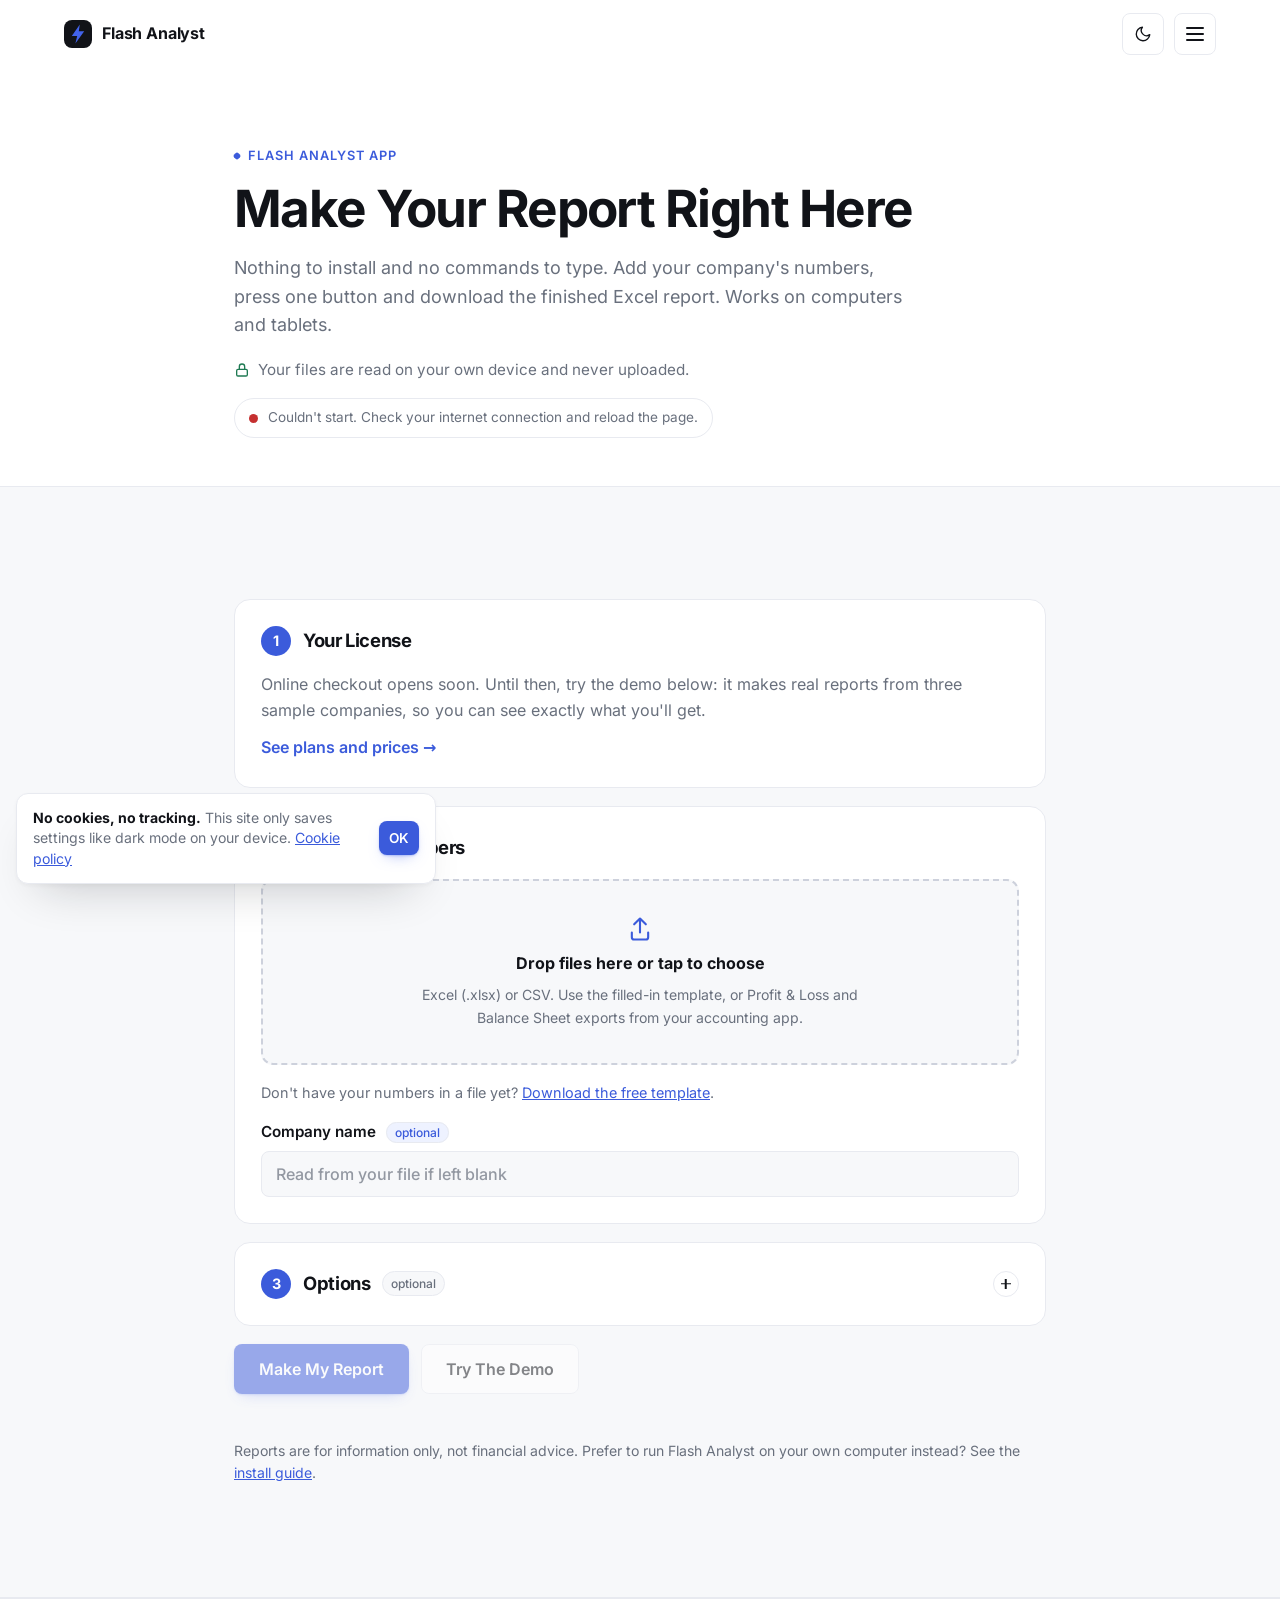
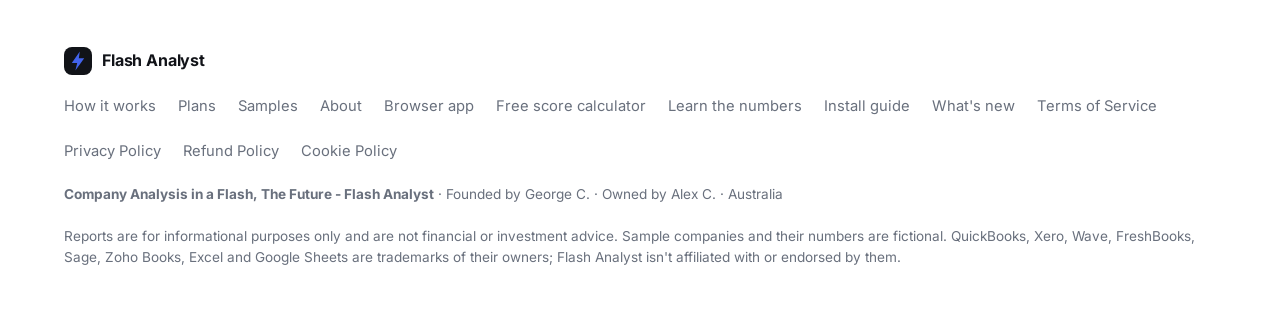
==== commit a81a7c3a: "Compliance and accessibility pass - Refund policy page: full refund within 14 days if the license ke" ====
--- a/app.html
+++ b/app.html
@@ -15,13 +15,12 @@
 <meta property="og:image:height" content="630">
 <meta name="twitter:card" content="summary_large_image">
 <link rel="icon" href="data:image/svg+xml,%3Csvg xmlns=%27http://www.w3.org/2000/svg%27 viewBox=%270 0 32 32%27%3E%3Crect width=%2732%27 height=%2732%27 rx=%278%27 fill=%27%23111318%27/%3E%3Cpath d=%27M18 5 9 18h6l-2 9 10-14h-6z%27 fill=%27%234263EB%27/%3E%3C/svg%3E">
-<link rel="preconnect" href="https://fonts.googleapis.com">
-<link rel="preconnect" href="https://fonts.gstatic.com" crossorigin>
-<link rel="stylesheet" href="https://fonts.googleapis.com/css2?family=Inter:wght@400;500;600;700&display=swap">
+<link rel="preload" href="assets/fonts/inter-latin-400-normal.woff2" as="font" type="font/woff2" crossorigin>
 <link rel="stylesheet" href="assets/site.css">
 <script>try { var t = localStorage.getItem("fa-theme"); if (t) document.documentElement.dataset.theme = t; } catch (e) {}</script>
 </head>
 <body>
+<a class="skip" href="#main">Skip to content</a>
 
 <header class="nav" id="top">
   <div class="wrap">
@@ -70,7 +69,7 @@
   </nav>
 </header>
 
-<main>
+<main id="main" tabindex="-1">
 <section class="section page-hero">
   <div class="wrap narrow">
     <p class="eyebrow">Flash Analyst app</p>
@@ -94,6 +93,7 @@
         <label class="field"><span>License key</span><input id="lic-key" autocomplete="off" spellcheck="false" placeholder="e.g. 38b1460a-5104-4067-a91d-77b872934d51"><small>It's in your receipt email.</small></label>
         <button class="btn btn-primary" type="submit" id="lic-go">Activate</button>
       </form>
+      <p class="lic-consent" id="lic-consent" hidden>When you press Activate, your key and a short device label are sent to our payment provider, Lemon Squeezy, to check it. Nothing else is sent. See the <a href="privacy.html">privacy policy</a>.</p>
       <div id="lic-ok" hidden>
         <p class="lic-ok"><svg width="18" height="18" viewBox="0 0 24 24" fill="none" stroke="currentColor" stroke-width="2.6" stroke-linecap="round" stroke-linejoin="round" aria-hidden="true"><path d="m5 12 5 5 9-10"/></svg><span id="lic-who"></span></p>
         <button class="btn btn-secondary btn-sm" type="button" id="lic-remove">Remove from this device</button>
@@ -171,10 +171,12 @@
         <a href="changelog.html">What's new</a>
         <a href="terms.html">Terms of Service</a>
         <a href="privacy.html">Privacy Policy</a>
+        <a href="refunds.html">Refund Policy</a>
+        <a href="cookies.html">Cookie Policy</a>
       </nav>
     </div>
-    <p><b>Company Analysis in a Flash, The Future - Flash Analyst</b> · Founded by George C. · Owned by Alex C.</p>
-    <p>Reports are for informational purposes only and are not financial or investment advice. Sample companies and their numbers are fictional.</p>
+    <p><b>Company Analysis in a Flash, The Future - Flash Analyst</b> · Founded by George C. · Owned by Alex C. · Australia</p>
+    <p>Reports are for informational purposes only and are not financial or investment advice. Sample companies and their numbers are fictional. QuickBooks, Xero, Wave, FreshBooks, Sage, Zoho Books, Excel and Google Sheets are trademarks of their owners; Flash Analyst isn't affiliated with or endorsed by them.</p>
   </div>
 </footer>
 
@@ -184,7 +186,7 @@
 (() => {
   const $ = id => document.getElementById(id);
   const STORE = window.FA_STORE && window.FA_STORE.store_id ? window.FA_STORE : null;
-  const GRADE_COLORS = { A: "#2E7D32", B: "#558B2F", C: "#A86F00", D: "#C2410C", F: "#C62828", "N/A": "#757575" };
+  const GRADE_COLORS = { A: "#2E7D32", B: "#4A7A28", C: "#8A5C00", D: "#C2410C", F: "#C62828", "N/A": "#757575" };
   const XLSX = "application/vnd.openxmlformats-officedocument.spreadsheetml.sheet";
   const esc = s => String(s).replace(/[&<>"']/g, c => ({ "&": "&amp;", "<": "&lt;", ">": "&gt;", '"': "&quot;", "'": "&#39;" }[c]));
   const store = {
@@ -309,6 +311,7 @@
   function refresh() {
     $("lic-soon").hidden = !!STORE;
     $("lic-form").hidden = !STORE || !!license;
+    $("lic-consent").hidden = $("lic-form").hidden;
     $("lic-ok").hidden = !license;
     if (license) $("lic-who").textContent = licenseNote();
     $("file-list").innerHTML = files.map((f, i) =>
--- a/assets/site.css
+++ b/assets/site.css
@@ -1,15 +1,24 @@
+/* Inter, hosted on this site (SIL Open Font License, see fonts/LICENSE-Inter.txt) */
+@font-face { font-family: "Inter"; font-style: normal; font-weight: 400; font-display: swap; src: url("fonts/inter-latin-400-normal.woff2") format("woff2"); }
+@font-face { font-family: "Inter"; font-style: normal; font-weight: 500; font-display: swap; src: url("fonts/inter-latin-500-normal.woff2") format("woff2"); }
+@font-face { font-family: "Inter"; font-style: normal; font-weight: 600; font-display: swap; src: url("fonts/inter-latin-600-normal.woff2") format("woff2"); }
+@font-face { font-family: "Inter"; font-style: normal; font-weight: 700; font-display: swap; src: url("fonts/inter-latin-700-normal.woff2") format("woff2"); }
+
 /* Layout: 1200px centred column; white and off-white bands; product shown as clean spreadsheet-app mockups built from a real sample report */
 :root {
   --white: #FFFFFF;
   --soft: #F7F8FA;
   --ink: #111318;
   --muted: #69707D;
-  --blue: #4263EB;
+  --blue: #3B5BDB;
+  --blue-solid: #3B5BDB;
+  --svc: #1F3A5F;
+  --excel-solid: #1D6F42;
   --blue-soft: #EEF2FF;
   --blue-tint: #F3F5FF;
   --line: #E8EAF0;
-  --green: #2F9E6B;
-  --red: #D64545;
+  --green: #1F7A53;
+  --red: #C53030;
   --excel: #1D6F42;
   --font: "Inter", "Geist", -apple-system, BlinkMacSystemFont, "Segoe UI", system-ui, sans-serif;
   --mono: ui-monospace, "SF Mono", Menlo, Consolas, monospace;
@@ -32,7 +41,7 @@
 @media (prefers-color-scheme: dark) {
   :root:not([data-theme="light"]) {
     --white: #0F131A; --soft: #151B24; --ink: #EEF1F6; --muted: #9AA4B2; --line: #252E3B;
-    --blue: #5B7BFF; --blue-soft: #1C2647; --blue-tint: #131A2E; --green: #4CC38A; --red: #FF6B6B; --excel: #3DBB7A;
+    --blue: #7C93FF; --blue-solid: #4263EB; --svc: #9DB4FF; --blue-soft: #1C2647; --blue-tint: #131A2E; --green: #4CC38A; --red: #FF6B6B; --excel: #3DBB7A;
     --shadow: 0 1px 2px rgba(0, 0, 0, .3), 0 8px 24px -12px rgba(0, 0, 0, .6);
     --shadow-lg: 0 2px 4px rgba(0, 0, 0, .3), 0 24px 48px -24px rgba(0, 0, 0, .8);
     --nav-bg: rgba(15, 19, 26, .82); --row-alt: #131922; --excel-soft: #16352A; --line-strong: #3A4556; --bar: #1B2433;
@@ -42,7 +51,7 @@
 }
 :root[data-theme="dark"] {
   --white: #0F131A; --soft: #151B24; --ink: #EEF1F6; --muted: #9AA4B2; --line: #252E3B;
-  --blue: #5B7BFF; --blue-soft: #1C2647; --blue-tint: #131A2E; --green: #4CC38A; --red: #FF6B6B; --excel: #3DBB7A;
+  --blue: #7C93FF; --blue-solid: #4263EB; --svc: #9DB4FF; --blue-soft: #1C2647; --blue-tint: #131A2E; --green: #4CC38A; --red: #FF6B6B; --excel: #3DBB7A;
   --shadow: 0 1px 2px rgba(0, 0, 0, .3), 0 8px 24px -12px rgba(0, 0, 0, .6);
   --shadow-lg: 0 2px 4px rgba(0, 0, 0, .3), 0 24px 48px -24px rgba(0, 0, 0, .8);
   --nav-bg: rgba(15, 19, 26, .82); --row-alt: #131922; --excel-soft: #16352A; --line-strong: #3A4556; --bar: #1B2433;
@@ -71,7 +80,7 @@
 
 /* Buttons */
 .btn { display: inline-flex; align-items: center; justify-content: center; gap: 8px; font: 600 .95rem var(--font); padding: 12px 20px; border-radius: var(--r-sm); text-decoration: none; border: 1px solid transparent; cursor: pointer; transition: background .2s, border-color .2s, transform .2s; white-space: nowrap; }
-.btn-primary { background: var(--blue); color: #fff; box-shadow: 0 1px 2px rgba(66, 99, 235, .3), 0 6px 16px -8px rgba(66, 99, 235, .6); }
+.btn-primary { background: var(--blue-solid); color: #fff; box-shadow: 0 1px 2px rgba(66, 99, 235, .3), 0 6px 16px -8px rgba(66, 99, 235, .6); }
 .btn-primary:hover { background: #3554D6; transform: translateY(-1px); }
 .btn-secondary { background: var(--white); color: var(--ink); border-color: var(--line); }
 .btn-secondary:hover { border-color: var(--line-strong); transform: translateY(-1px); }
@@ -118,7 +127,7 @@
 .dots { display: flex; gap: 6px; flex: none; }
 .dots i { width: 10px; height: 10px; border-radius: 50%; background: var(--line-strong); }
 .file { display: flex; align-items: center; gap: 8px; font-size: .78rem; font-weight: 600; min-width: 0; }
-.file .x { width: 16px; height: 16px; border-radius: 4px; background: var(--excel); color: #fff; font-size: .62rem; font-weight: 700; display: grid; place-items: center; flex: none; }
+.file .x { width: 16px; height: 16px; border-radius: 4px; background: var(--excel-solid); color: #fff; font-size: .62rem; font-weight: 700; display: grid; place-items: center; flex: none; }
 .file span { overflow: hidden; text-overflow: ellipsis; white-space: nowrap; }
 .pill { margin-left: auto; font-size: .66rem; font-weight: 600; letter-spacing: .04em; text-transform: uppercase; color: var(--muted); border: 1px solid var(--line); border-radius: 999px; padding: 2px 8px; background: var(--white); white-space: nowrap; flex: none; }
 .sheet { padding: 18px; display: grid; gap: 14px; }
@@ -134,8 +143,8 @@
 .kpi b { font-size: 1rem; font-variant-numeric: tabular-nums; letter-spacing: -0.01em; }
 .score-row { display: grid; grid-template-columns: auto minmax(0, 1fr); gap: 16px; align-items: center; border: 1px solid var(--line); border-radius: var(--r-sm); padding: 12px; }
 .score { display: grid; gap: 4px; justify-items: center; padding-right: 16px; border-right: 1px solid var(--line); }
-.score b { font-size: 2rem; line-height: 1; color: #558B2F; font-variant-numeric: tabular-nums; letter-spacing: -0.03em; }
-.score span { font-size: .66rem; font-weight: 700; color: #fff; background: #558B2F; padding: 2px 8px; border-radius: 4px; }
+.score b { font-size: 2rem; line-height: 1; color: #4A7A28; font-variant-numeric: tabular-nums; letter-spacing: -0.03em; }
+.score span { font-size: .66rem; font-weight: 700; color: #fff; background: #4A7A28; padding: 2px 8px; border-radius: 4px; }
 .comp { display: grid; gap: 5px; }
 .comp div { display: grid; grid-template-columns: 86px minmax(0, 1fr) 30px; gap: 8px; align-items: center; font-size: .64rem; color: var(--muted); }
 .comp i { display: block; height: 6px; border-radius: 999px; background: var(--soft); overflow: hidden; position: relative; }
@@ -226,10 +235,10 @@
 .needs-table { border-collapse: collapse; width: 100%; min-width: 760px; font-size: .78rem; }
 .needs-table th { background: #1F3A5F; color: #fff; font-weight: 600; padding: 8px 10px; text-align: left; }
 .needs-table td { padding: 9px 10px; border-bottom: 1px solid var(--line); vertical-align: top; color: var(--ink); }
-.needs-table td.svc { color: #1F3A5F; font-weight: 600; }
+.needs-table td.svc { color: var(--svc); font-weight: 600; }
 .needs-table td.y { background: var(--input-bg); color: var(--input-fg); white-space: nowrap; }
 .prio { display: inline-block; font-size: .68rem; font-weight: 700; padding: 2px 7px; border-radius: 4px; color: #fff; }
-.prio.u { background: #C62828; } .prio.h { background: #EF6C00; } .prio.m { background: #F9A825; color: #1A1A1A; }
+.prio.u { background: #C62828; } .prio.h { background: #B85000; } .prio.m { background: #F9A825; color: #1A1A1A; }
 .overall { display: flex; align-items: center; gap: 10px; flex-wrap: wrap; font-size: .8rem; color: var(--muted); }
 .overall b { color: var(--ink); }
 .pro-foot { margin-top: 24px; font-size: 1.02rem; max-width: 720px; }
@@ -458,7 +467,7 @@
 .announce { position: relative; z-index: 61; background: var(--bar); color: #fff; font-size: .86rem; text-align: center; padding: 9px 44px; }
 .announce a { color: #fff; font-weight: 600; text-decoration: none; display: inline-flex; align-items: center; gap: 8px; }
 .announce a:hover { text-decoration: underline; }
-.announce .new { font-size: .68rem; font-weight: 700; letter-spacing: .08em; background: var(--blue); border-radius: 999px; padding: 2px 8px; }
+.announce .new { font-size: .68rem; font-weight: 700; letter-spacing: .08em; background: var(--blue-solid); border-radius: 999px; padding: 2px 8px; }
 .announce button { position: absolute; right: 10px; top: 50%; transform: translateY(-50%); width: 28px; height: 28px; border: 0; border-radius: 6px; background: transparent; color: #fff; font-size: 1.1rem; cursor: pointer; opacity: .7; }
 .announce button:hover { opacity: 1; background: rgba(255, 255, 255, .1); }
 .assure { display: flex; flex-wrap: wrap; gap: 8px 18px; margin-top: 18px; list-style: none; padding: 0; }
@@ -551,7 +560,7 @@
 :root[data-os="win"] .os.mac, :root[data-os="mac"] .os.win { display: none; }
 .steps-guide { list-style: none; margin: 0; padding: 0; display: grid; gap: 20px; }
 .steps-guide > li { display: grid; grid-template-columns: 40px minmax(0, 1fr); gap: 20px; background: var(--white); border: 1px solid var(--line); border-radius: var(--r-lg); padding: 28px; }
-.steps-guide .n { width: 40px; height: 40px; border-radius: 50%; background: var(--blue); color: #fff; display: grid; place-items: center; font-weight: 700; }
+.steps-guide .n { width: 40px; height: 40px; border-radius: 50%; background: var(--blue-solid); color: #fff; display: grid; place-items: center; font-weight: 700; }
 .steps-guide h2 { font-size: 1.3rem; margin-bottom: 8px; }
 .steps-guide > li > div { display: grid; gap: 12px; min-width: 0; }
 .steps-guide a { color: var(--blue); }
@@ -664,19 +673,19 @@
 .learn-toc a.on { color: var(--blue); border-left-color: var(--blue); }
 .learn-body { display: grid; gap: 56px; min-width: 0; }
 .learn-group { scroll-margin-top: 96px; }
-.learn-group[hidden], .term[hidden] { display: none; }
+.learn-group[hidden], .gterm[hidden] { display: none; }
 .learn-group h2 { margin: 0 0 8px; font-size: 1.6rem; letter-spacing: -0.02em; }
 .group-intro { margin: 0 0 22px; color: var(--muted); max-width: 680px; }
 .terms { display: grid; grid-template-columns: repeat(2, minmax(0, 1fr)); gap: 18px; }
-.term { background: var(--white); border: 1px solid var(--line); border-radius: var(--r-lg); padding: 24px; display: grid; gap: 12px; align-content: start; scroll-margin-top: 96px; transition: box-shadow .3s, transform .3s cubic-bezier(.2, .7, .2, 1); }
-.term:hover { box-shadow: var(--shadow); transform: translateY(-2px); }
-.term h3 { margin: 0; font-size: 1.08rem; }
-.term p { margin: 0; line-height: 1.55; }
-.term .formula, .term .example { border-radius: var(--r-sm); padding: 10px 12px; font-size: .92rem; display: grid; gap: 2px; }
-.term .formula { background: var(--blue-tint); color: var(--ink); font-family: var(--mono); font-size: .86rem; }
-.term .example { background: var(--soft); border: 1px solid var(--line); }
-.term .formula span, .term .example span { font-family: var(--font); font-size: .7rem; font-weight: 700; letter-spacing: .08em; text-transform: uppercase; color: var(--muted); }
-.term .tip { font-size: .88rem; color: var(--muted); }
+.gterm { background: var(--white); border: 1px solid var(--line); border-radius: var(--r-lg); padding: 24px; display: grid; gap: 12px; align-content: start; scroll-margin-top: 96px; transition: box-shadow .3s, transform .3s cubic-bezier(.2, .7, .2, 1); }
+.gterm:hover { box-shadow: var(--shadow); transform: translateY(-2px); }
+.gterm h3 { margin: 0; font-size: 1.08rem; }
+.gterm p { margin: 0; line-height: 1.55; }
+.gterm .formula, .gterm .example { border-radius: var(--r-sm); padding: 10px 12px; font-size: .92rem; display: grid; gap: 2px; }
+.gterm .formula { background: var(--blue-tint); color: var(--ink); font-family: var(--mono); font-size: .86rem; }
+.gterm .example { background: var(--soft); border: 1px solid var(--line); }
+.gterm .formula span, .gterm .example span { font-family: var(--font); font-size: .7rem; font-weight: 700; letter-spacing: .08em; text-transform: uppercase; color: var(--muted); }
+.gterm .tip { font-size: .88rem; color: var(--muted); }
 .learn-empty { color: var(--muted); margin: 0; }
 .learn-cta { display: flex; justify-content: space-between; align-items: center; gap: 24px; flex-wrap: wrap; background: var(--white); border: 1px solid var(--line); border-radius: var(--r-lg); padding: 28px; box-shadow: var(--shadow-lg); }
 .learn-cta h2 { margin: 0 0 6px; font-size: 1.3rem; }
@@ -727,7 +736,7 @@
 .raw tr.tot td { border-top: 1px solid #9AA0AA; }
 .ba-tag { position: absolute; bottom: 12px; z-index: 3; font: 700 .7rem var(--font); letter-spacing: .08em; text-transform: uppercase; padding: 5px 10px; border-radius: 999px; pointer-events: none; }
 .ba-tag-before { left: 12px; background: #111318; color: #fff; }
-.ba-tag-after { right: 12px; background: var(--blue); color: #fff; }
+.ba-tag-after { right: 12px; background: var(--blue-solid); color: #fff; }
 .ba-line { position: absolute; top: 0; bottom: 0; left: var(--pos); width: 3px; margin-left: -1.5px; background: #fff; box-shadow: 0 0 0 1px rgba(17, 19, 24, .15); z-index: 2; pointer-events: none; }
 .ba-knob { position: absolute; top: 50%; left: 50%; width: 44px; height: 44px; margin: -22px 0 0 -22px; border-radius: 50%; background: #fff; color: var(--blue); display: grid; place-items: center; box-shadow: 0 4px 16px rgba(17, 19, 24, .25); }
 .ba-range { position: absolute; inset: 0; width: 100%; height: 100%; margin: 0; opacity: 0; cursor: ew-resize; z-index: 4; -webkit-appearance: none; appearance: none; touch-action: pan-y; }
@@ -772,7 +781,7 @@
 .app-card p { margin: 0; color: var(--muted); }
 .app-card-h { display: flex; align-items: center; gap: 12px; }
 .app-card-h h2 { margin: 0; font-size: 1.15rem; }
-.step-n { width: 30px; height: 30px; border-radius: 50%; background: var(--blue); color: #fff; display: grid; place-items: center; font-weight: 700; font-size: .9rem; flex: none; }
+.step-n { width: 30px; height: 30px; border-radius: 50%; background: var(--blue-solid); color: #fff; display: grid; place-items: center; font-weight: 700; font-size: .9rem; flex: none; }
 .opt { font-style: normal; font-weight: 500; font-size: .75rem; color: var(--muted); background: var(--soft); border: 1px solid var(--line); border-radius: 999px; padding: 2px 8px; }
 #lic-form { display: grid; grid-template-columns: minmax(0, 1fr) auto; gap: 12px; align-items: end; }
 #lic-form[hidden], #lic-soon[hidden], #lic-ok[hidden] { display: none; }
@@ -793,7 +802,7 @@
 .file-list { list-style: none; margin: 0; padding: 0; display: grid; gap: 8px; }
 .file-list:empty { display: none; }
 .file-list li { display: flex; align-items: center; gap: 10px; padding: 10px 12px; border: 1px solid var(--line); border-radius: var(--r-sm); background: var(--white); min-width: 0; }
-.file-list .fx { font-size: .62rem; font-weight: 700; color: #fff; background: var(--excel); border-radius: 4px; padding: 3px 6px; flex: none; }
+.file-list .fx { font-size: .62rem; font-weight: 700; color: #fff; background: var(--excel-solid); border-radius: 4px; padding: 3px 6px; flex: none; }
 .file-list .fn { flex: 1; min-width: 0; overflow: hidden; text-overflow: ellipsis; white-space: nowrap; color: var(--ink); font-size: .92rem; }
 .file-list button { border: 0; background: none; color: var(--muted); font-size: 1.3rem; line-height: 1; cursor: pointer; padding: 2px 6px; border-radius: 6px; }
 .file-list button:hover { color: var(--red); background: var(--soft); }
@@ -849,3 +858,21 @@
 .app-tip a, .assure a { color: var(--blue); font-weight: 600; }
 .nav-cta { gap: 10px; }
 .nav-links a[aria-current="page"] { font-weight: 500; color: var(--blue); }
+.legal-body .clear-msg { color: var(--green); font-weight: 600; min-height: 1em; margin: 0; }
+.legal-body .legal-table { margin: 8px 0 16px; }
+.legal-body .legal-table td, .legal-body .legal-table th { font-size: .9rem; }
+
+/* Skip link for keyboard users */
+.skip { position: absolute; left: 12px; top: -60px; z-index: 100; background: var(--blue-solid); color: #fff; padding: 10px 16px; border-radius: var(--r-sm); font-weight: 600; text-decoration: none; transition: top .15s; }
+.skip:focus { top: 12px; }
+main:focus { outline: none; }
+
+/* Cookie notice */
+.notice { position: fixed; left: 16px; bottom: 16px; z-index: 60; max-width: 420px; display: flex; align-items: center; gap: 14px; background: var(--white); color: var(--ink); border: 1px solid var(--line); border-radius: var(--r-md); box-shadow: var(--shadow-lg); padding: 14px 16px; animation: calc-in .4s ease both; }
+.notice p { margin: 0; font-size: .88rem; line-height: 1.45; color: var(--muted); }
+.notice b { color: var(--ink); }
+.notice a { color: var(--blue); }
+@media (max-width: 480px) { .notice { right: 16px; max-width: none; } }
+.lic-consent { font-size: .82rem; } .lic-consent a { color: var(--blue); } .lic-consent[hidden] { display: none; }
+#announce-close:focus-visible { opacity: 1; }
+.legal-body .btn { white-space: normal; text-align: center; max-width: 100%; }
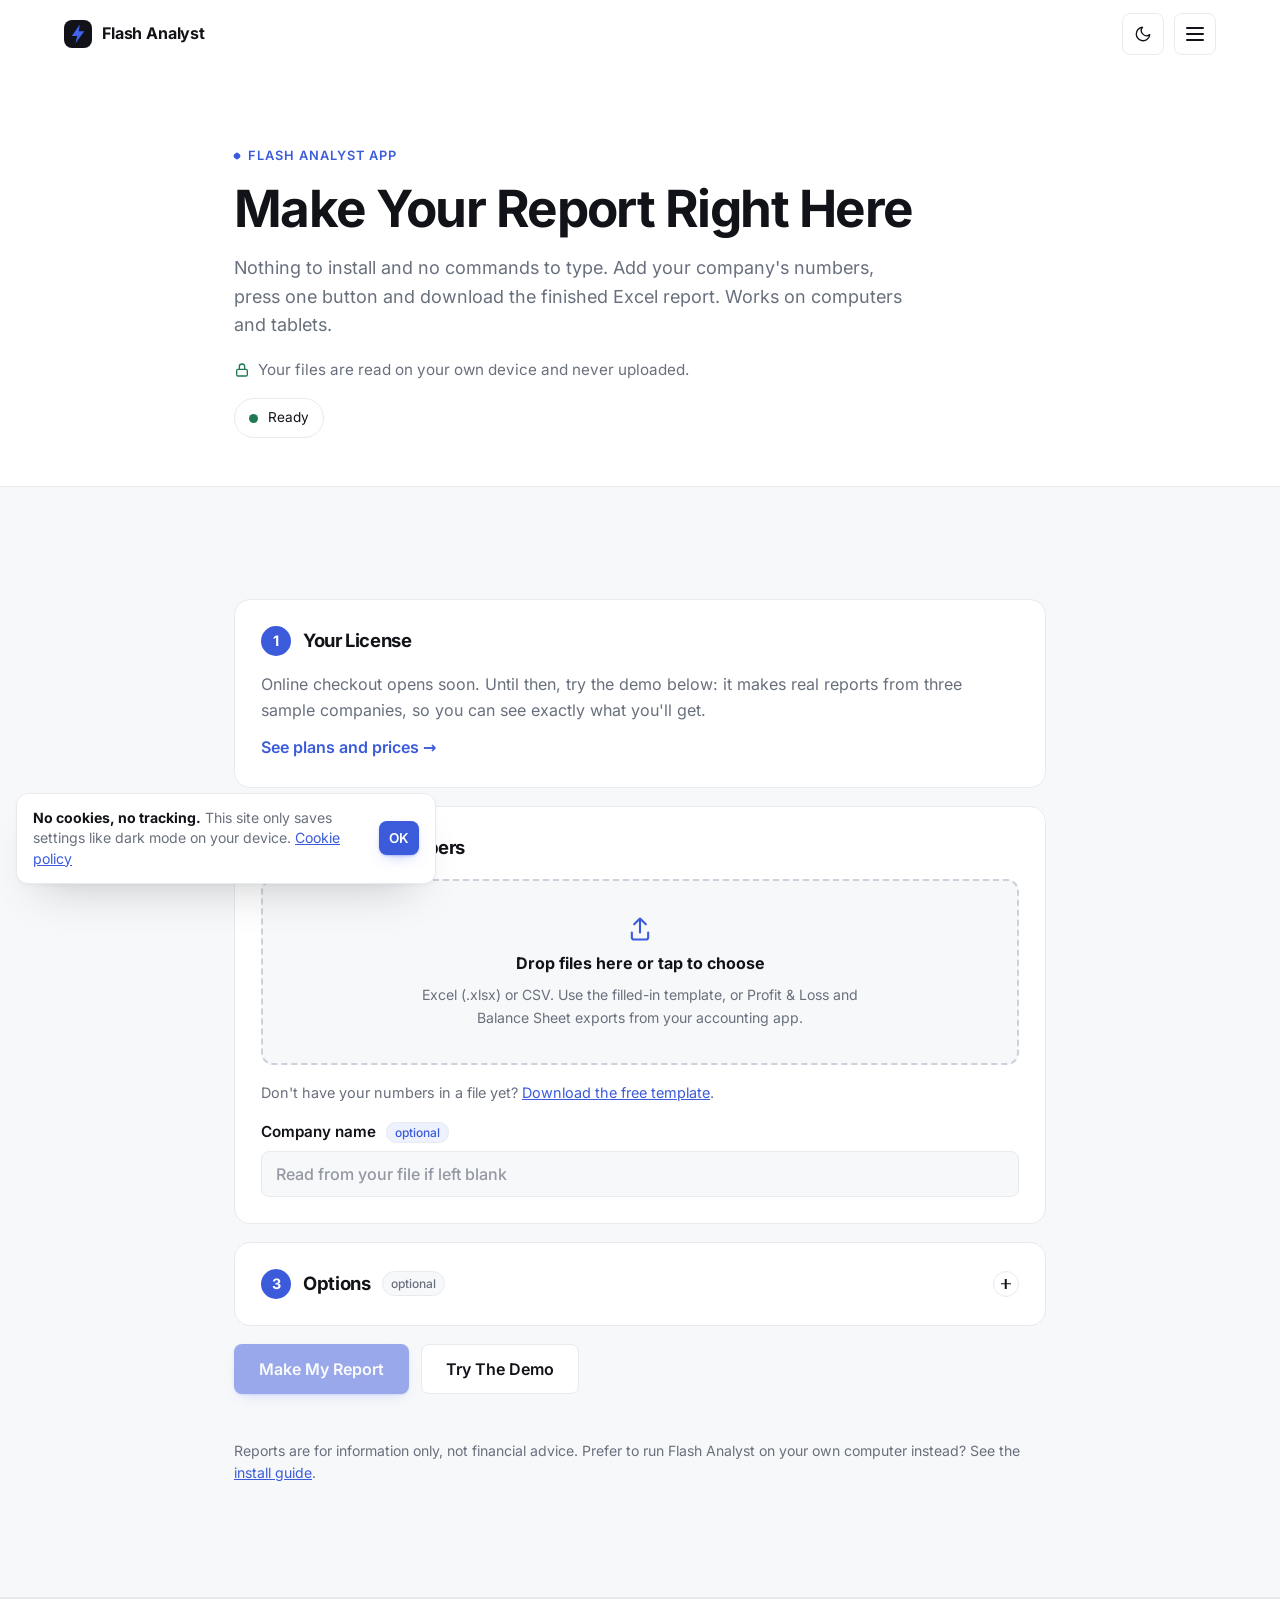
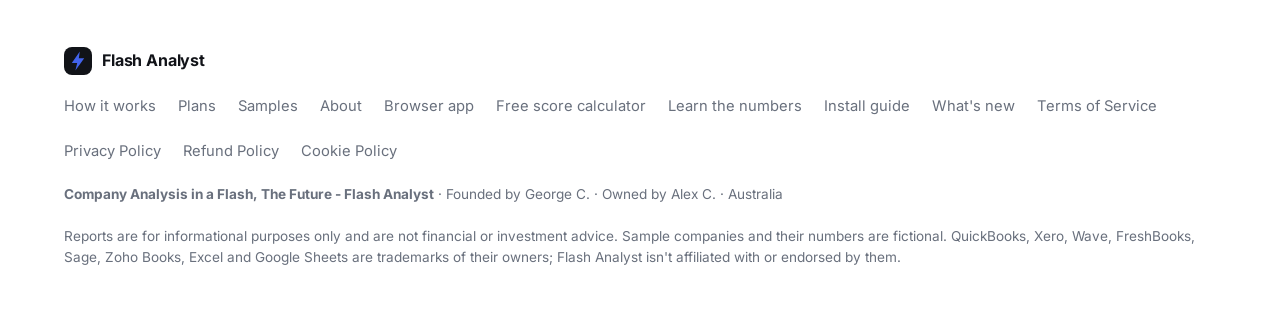
==== commit cc551822: "Security pass - Content Security Policy on every page (only this site's scripts, by   hash; connecti" ====
--- a/app.html
+++ b/app.html
@@ -2,6 +2,10 @@
 <html lang="en">
 <head>
 <meta charset="utf-8">
+<!-- security-meta -->
+<meta http-equiv="Content-Security-Policy" content="default-src 'self'; script-src 'self' 'wasm-unsafe-eval' 'sha256-zs/Up6YojxygR/UOfwFkr8W0VqMsmkWAvPvNt+yhCFI=' 'sha256-GDFnROiHF3f1pz/GByZF0MHbc/CYH8oLS5zZQVyXH58='; style-src 'self' 'unsafe-inline'; img-src 'self' data: blob:; font-src 'self'; connect-src 'self' https://api.lemonsqueezy.com; worker-src 'self' blob:; object-src 'none'; base-uri 'self'; form-action 'self'; upgrade-insecure-requests">
+<meta name="referrer" content="strict-origin-when-cross-origin">
+<!-- security-meta -->
 <meta name="viewport" content="width=device-width, initial-scale=1, viewport-fit=cover">
 <title>Flash Analyst App</title>
 <meta name="description" content="Make a Flash Analyst report in your browser: nothing to install, and your files never leave your device.">
@@ -269,13 +273,26 @@
   };
   const licenseNote = () => license ? `Flash Analyst ${license.edition === "pro" ? "Pro" : "Basic"} · Licensed to ${license.name}${license.order_id ? " · Order #" + license.order_id : ""}` : null;
 
+  // Rate limit: after 5 wrong keys, wait a minute before trying again (slows down key guessing)
+  const MAX_TRIES = 5, COOLDOWN = 60e3;
+  let tries = [];
   $("lic-form").addEventListener("submit", async e => {
     e.preventDefault();
     const key = $("lic-key").value.trim();
     if (!key) { $("lic-msg").textContent = "Enter the license key from your receipt email."; return; }
+    if (key.length > 100 || !/^[\w-]+$/.test(key)) { $("lic-msg").textContent = "That doesn't look like a license key. Copy it exactly from your receipt email."; return; }
+    tries = tries.filter(t => Date.now() - t < COOLDOWN);
+    if (tries.length >= MAX_TRIES) {
+      const wait = Math.ceil((COOLDOWN - (Date.now() - tries[0])) / 1000);
+      $("lic-msg").textContent = `Too many tries. Please wait ${wait} seconds and try again.`;
+      return;
+    }
     $("lic-go").disabled = true; $("lic-msg").textContent = "Checking your key…";
-    try { await activate(key); $("lic-msg").textContent = ""; }
-    catch (err) { $("lic-msg").textContent = err.message === "offline" ? "Couldn't reach the license server. Check your internet connection and try again." : err.message; }
+    try { await activate(key); tries = []; $("lic-msg").textContent = ""; }
+    catch (err) {
+      if (err.message !== "offline") tries.push(Date.now());
+      $("lic-msg").textContent = err.message === "offline" ? "Couldn't reach the license server. Check your internet connection and try again." : err.message;
+    }
     $("lic-go").disabled = false; refresh();
   });
   $("lic-remove").addEventListener("click", async () => {
@@ -345,7 +362,7 @@
       <article class="result">
         <div class="result-top">
           <span class="result-grade" style="background:${GRADE_COLORS[c.grade] || "#757575"}">${esc(c.grade)}</span>
-          <div class="result-name"><b>${esc(c.name)}</b><small>${c.years[0]}–${c.years[1]} · Health score ${c.score == null ? "n/a" : c.score + "/100"}</small></div>
+          <div class="result-name"><b>${esc(c.name)}</b><small>${Number(c.years[0])}–${Number(c.years[1])} · Health score ${c.score == null ? "n/a" : Number(c.score) + "/100"}</small></div>
           <button class="btn btn-secondary btn-sm" type="button" data-dl="${esc(c.file)}">Download</button>
         </div>
         ${c.warnings.length ? `<ul class="result-notes warn">${c.warnings.slice(0, 3).map(w => `<li>${esc(w)}</li>`).join("")}</ul>` : ""}
@@ -355,7 +372,7 @@
       <article class="result">
         <div class="result-top">
           <span class="result-grade cmp" aria-hidden="true">≡</span>
-          <div class="result-name"><b>Peer comparison</b><small>${reply.companies.length} companies ranked side by side</small></div>
+          <div class="result-name"><b>Peer comparison</b><small>${Number(reply.companies.length)} companies ranked side by side</small></div>
           <button class="btn btn-secondary btn-sm" type="button" data-dl="peer_comparison.xlsx">Download</button>
         </div>
       </article>` : "");
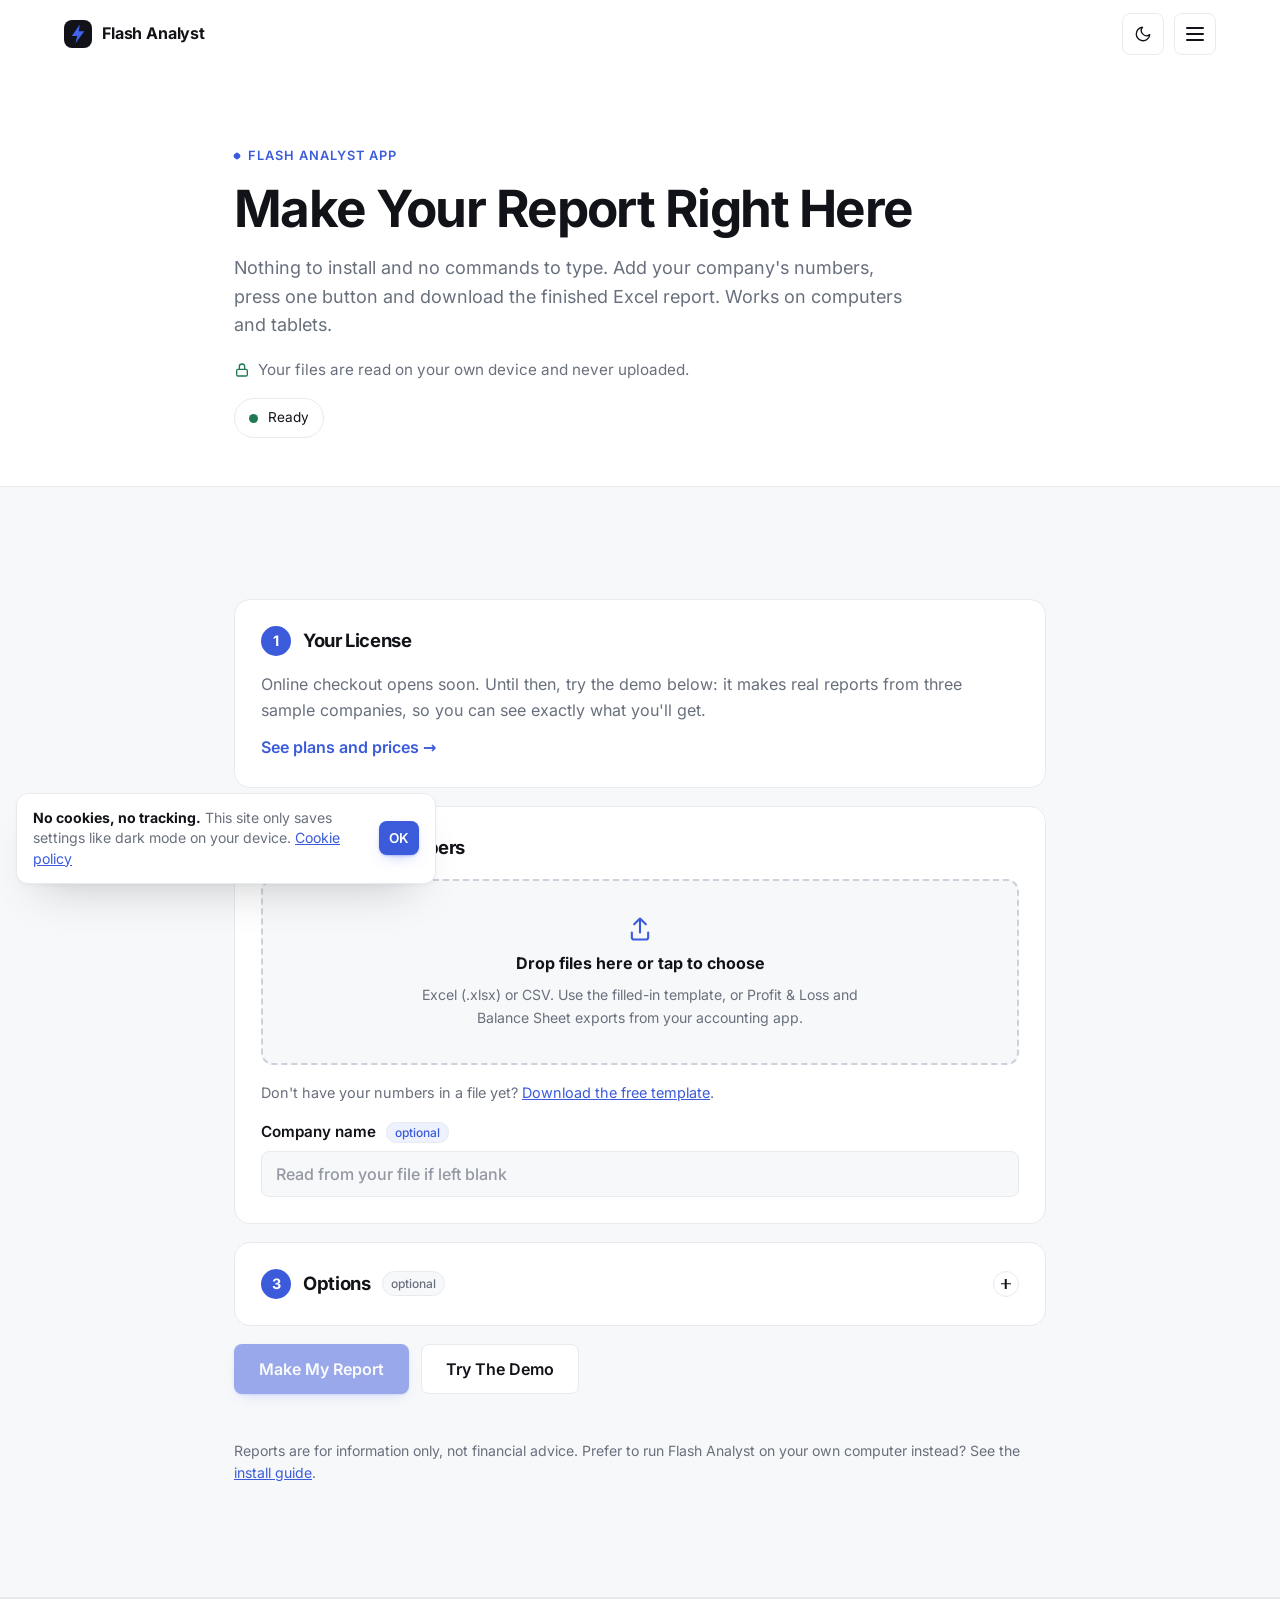
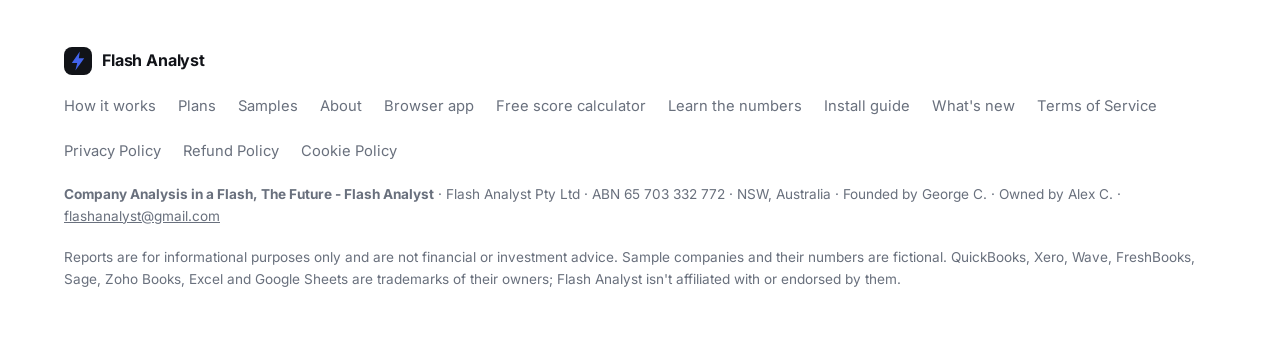
==== commit a94cefdd: "Add business details: Flash Analyst Pty Ltd, ABN and contact email Footer on every page, Terms (who " ====
--- a/app.html
+++ b/app.html
@@ -3,7 +3,7 @@
 <head>
 <meta charset="utf-8">
 <!-- security-meta -->
-<meta http-equiv="Content-Security-Policy" content="default-src 'self'; script-src 'self' 'wasm-unsafe-eval' 'sha256-zs/Up6YojxygR/UOfwFkr8W0VqMsmkWAvPvNt+yhCFI=' 'sha256-GDFnROiHF3f1pz/GByZF0MHbc/CYH8oLS5zZQVyXH58='; style-src 'self' 'unsafe-inline'; img-src 'self' data: blob:; font-src 'self'; connect-src 'self' https://api.lemonsqueezy.com; worker-src 'self' blob:; object-src 'none'; base-uri 'self'; form-action 'self'; upgrade-insecure-requests">
+<meta http-equiv="Content-Security-Policy" content="default-src 'self'; script-src 'self' 'wasm-unsafe-eval' 'sha256-zs/Up6YojxygR/UOfwFkr8W0VqMsmkWAvPvNt+yhCFI=' 'sha256-0AMC5Gr83eFaki+QpZZv/UYfPeVUhyzQKtotmVrNqS0='; style-src 'self' 'unsafe-inline'; img-src 'self' data: blob:; font-src 'self'; connect-src 'self' https://api.lemonsqueezy.com; worker-src 'self' blob:; object-src 'none'; base-uri 'self'; form-action 'self'; upgrade-insecure-requests">
 <meta name="referrer" content="strict-origin-when-cross-origin">
 <!-- security-meta -->
 <meta name="viewport" content="width=device-width, initial-scale=1, viewport-fit=cover">
@@ -179,7 +179,7 @@
         <a href="cookies.html">Cookie Policy</a>
       </nav>
     </div>
-    <p><b>Company Analysis in a Flash, The Future - Flash Analyst</b> · Founded by George C. · Owned by Alex C. · Australia</p>
+    <p><b>Company Analysis in a Flash, The Future - Flash Analyst</b> · Flash Analyst Pty Ltd · ABN 65 703 332 772 · NSW, Australia · Founded by George C. · Owned by Alex C. · <a href="mailto:flashanalyst@gmail.com">flashanalyst@gmail.com</a></p>
     <p>Reports are for informational purposes only and are not financial or investment advice. Sample companies and their numbers are fictional. QuickBooks, Xero, Wave, FreshBooks, Sage, Zoho Books, Excel and Google Sheets are trademarks of their owners; Flash Analyst isn't affiliated with or endorsed by them.</p>
   </div>
 </footer>
@@ -244,7 +244,7 @@
     const reply = await lsPost("activate", { license_key: key, instance_name: "Browser on " + (navigator.platform || "device") });
     if (!reply.activated) {
       const err = reply.error || "the key wasn't accepted";
-      throw new Error(/limit/i.test(err) ? "This key is already in use on the maximum number of devices. Remove it from a device you no longer use, or contact support." : "License key not accepted: " + err + ".");
+      throw new Error(/limit/i.test(err) ? "This key is already in use on the maximum number of devices. Remove it from a device you no longer use, or email flashanalyst@gmail.com." : "License key not accepted: " + err + ".");
     }
     const meta = reply.meta || {}, id = (reply.instance || {}).id;
     const edition = meta.store_id === STORE.store_id ? editionOf(meta) : null;
@@ -262,7 +262,7 @@
       const reply = await lsPost("validate", { license_key: license.key, instance_id: license.instance_id });
       if (!reply.valid || (reply.meta || {}).store_id !== STORE.store_id) {
         license = null; store.del("fa-license");
-        $("lic-msg").textContent = "Your license is no longer valid. Contact support if this is a mistake.";
+        $("lic-msg").textContent = "Your license is no longer valid. Email flashanalyst@gmail.com if this is a mistake.";
       } else {
         license.checked_at = Date.now(); store.set("fa-license", license);
       }
